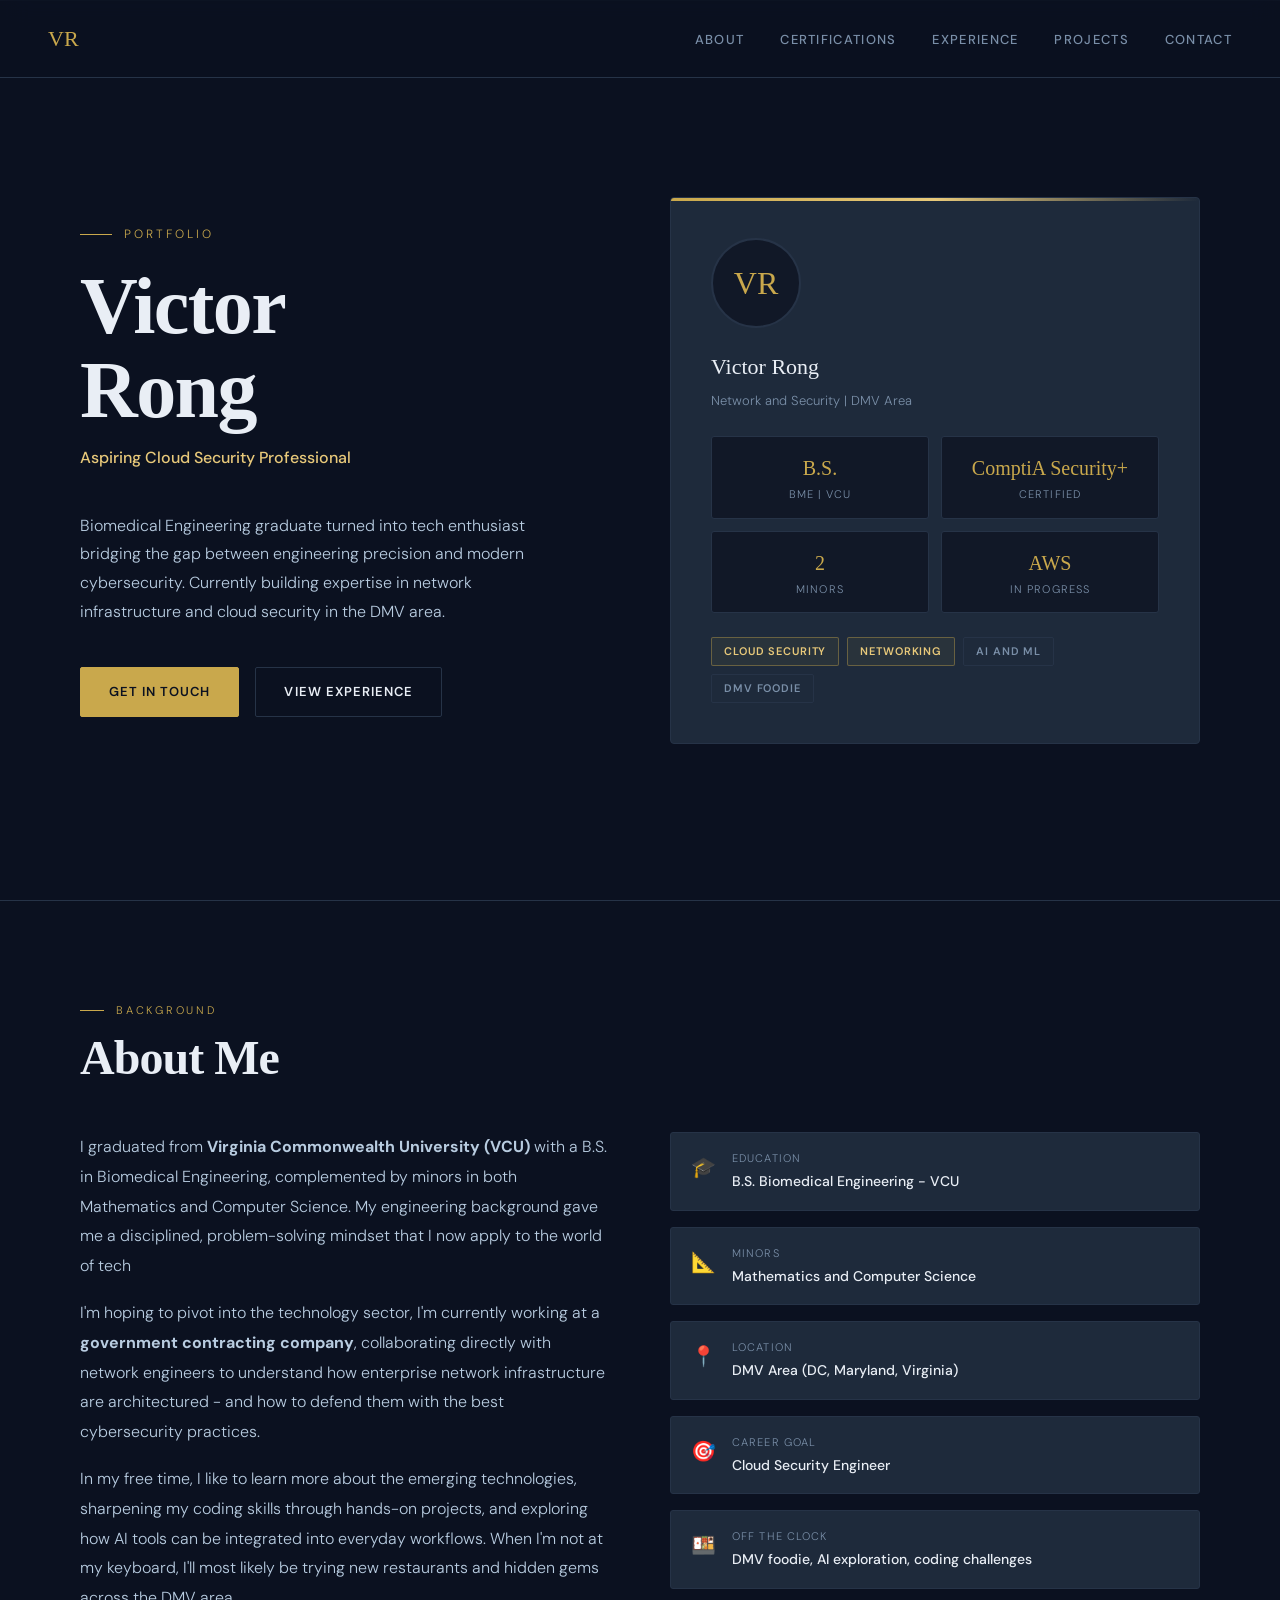
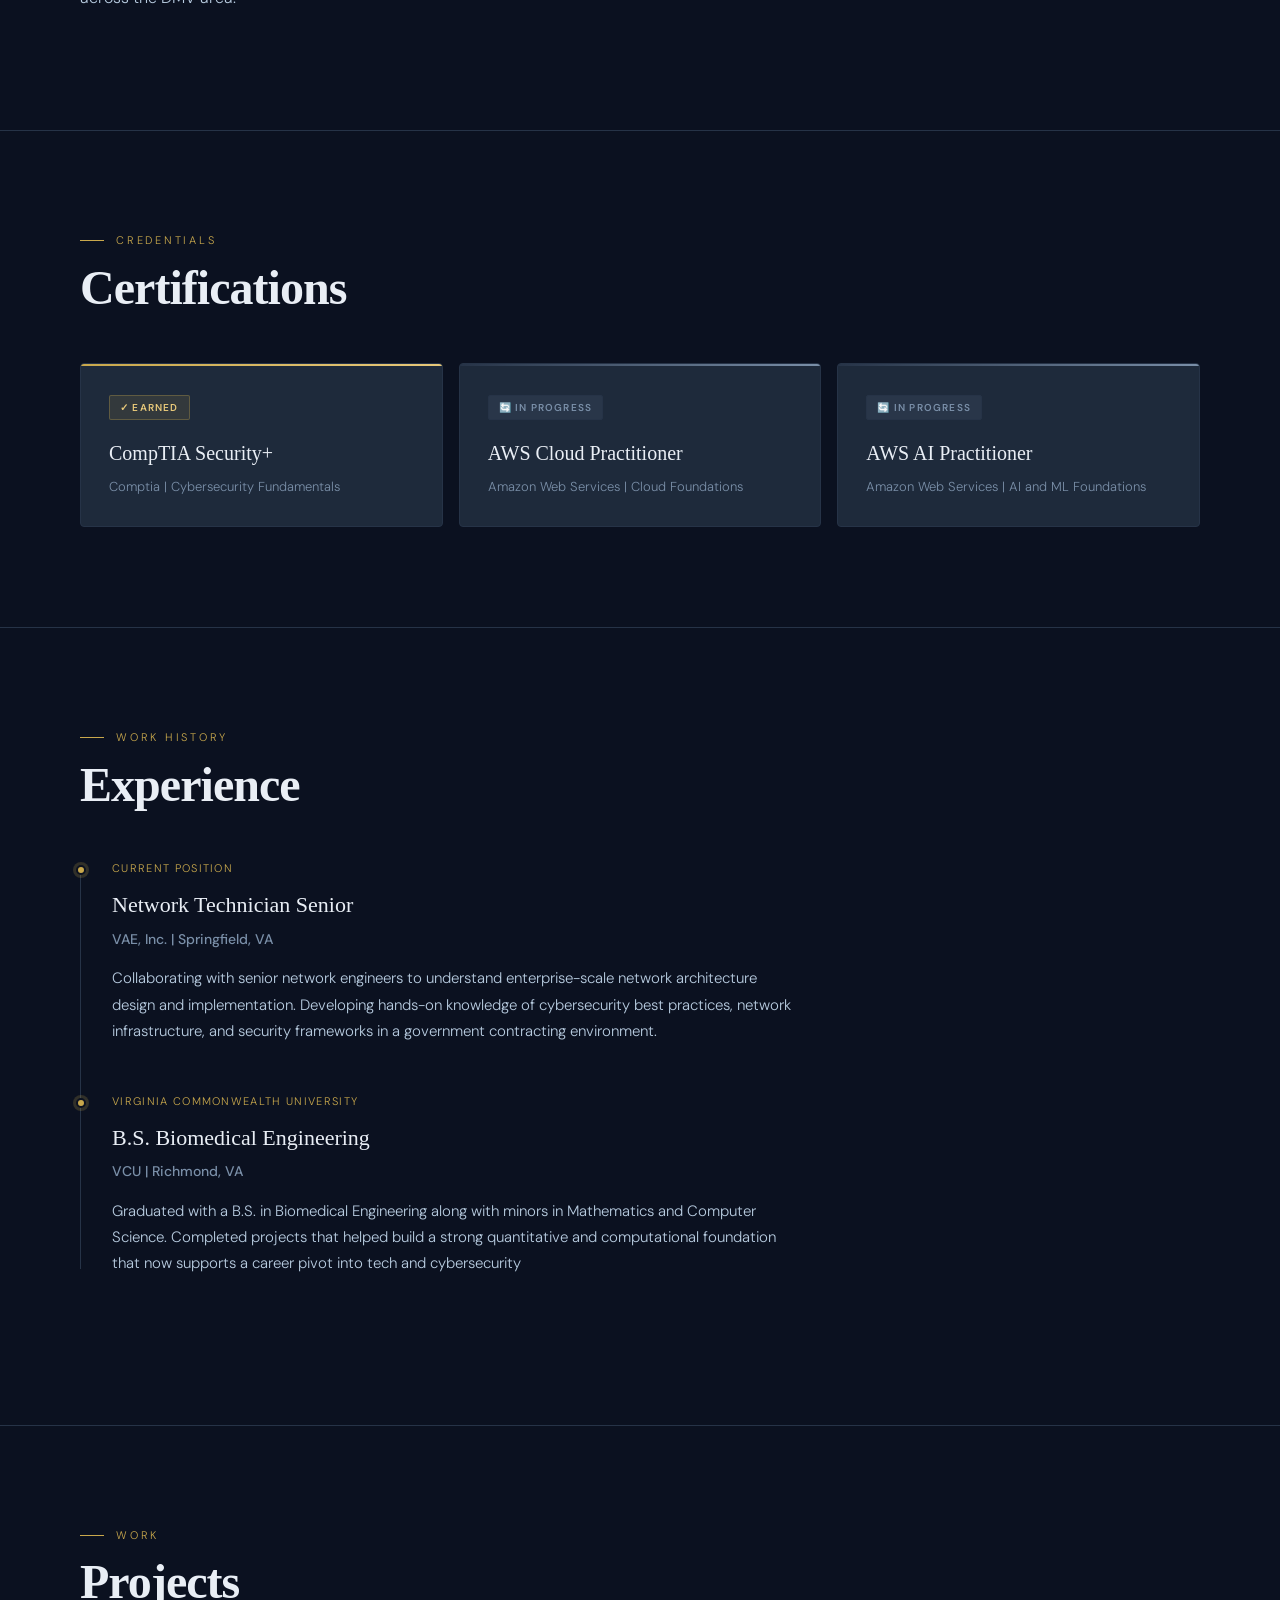
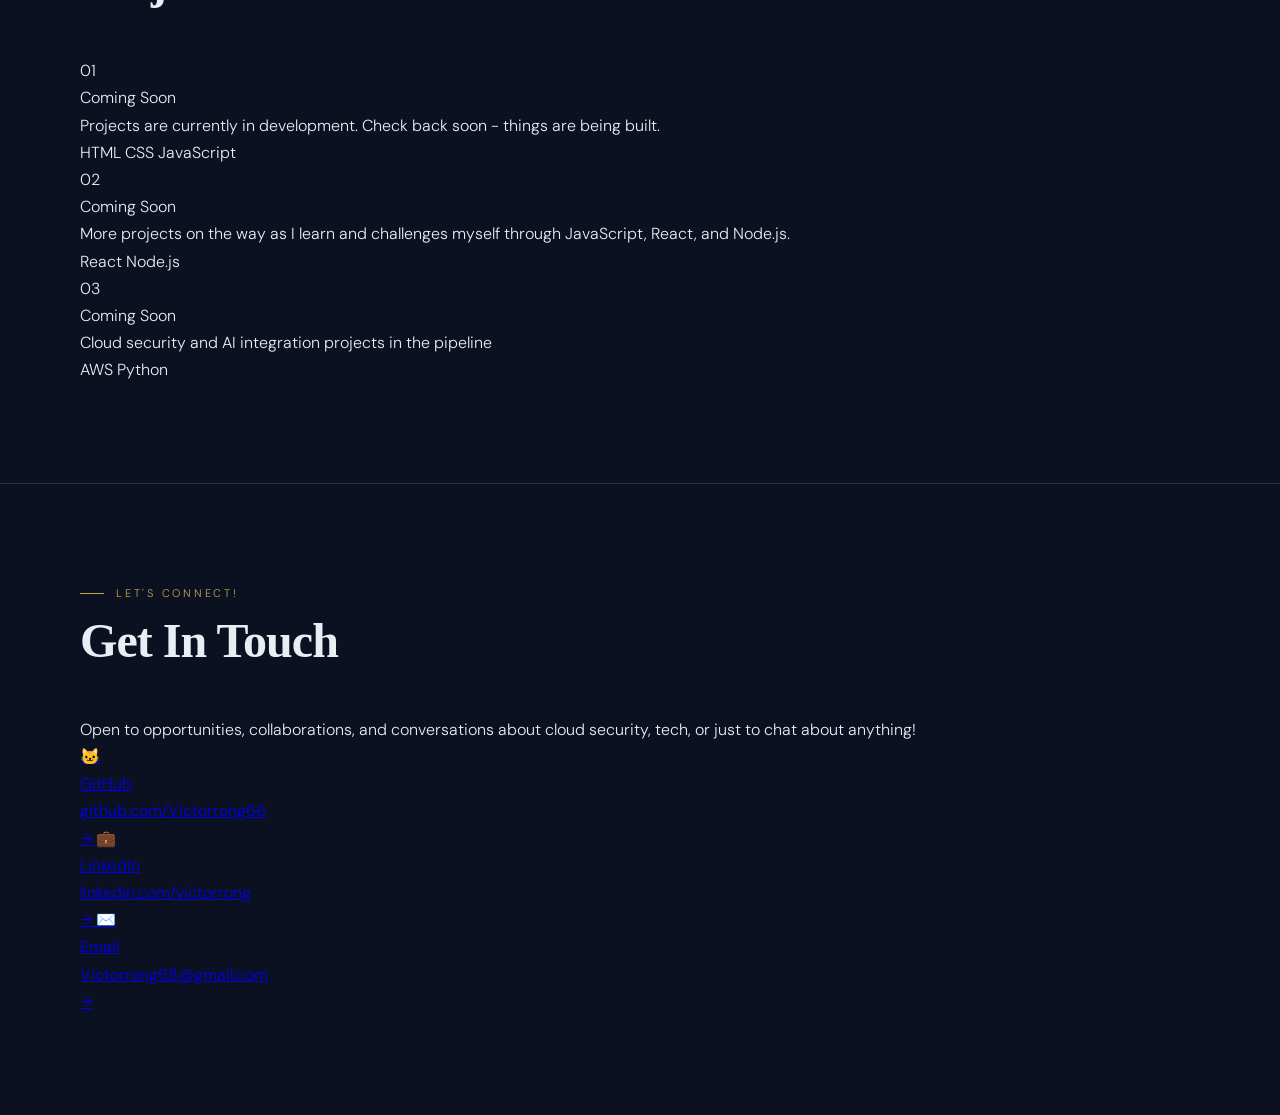
==== index.html @ ff8e3d2b "About and Experience Sections" ====
<!DOCTYPE html>
<html lang='en'>
<head>
    <meta charset="UTF-8">
    <meta name="viewport" content="width=device-width", initial-scale="1.0">
    <title>Victor Rong - Portfolio</title>
    <link rel="stylesheet" href="style.css">
    <link href="https://fonts.googleapis.com/css2?fmaily=DM+Serif+Display:ital@0;1&family=DM+Sans:wght@300;400;500;600&display=swap" rel="stylesheet">
</head>
<body>
    <!-- NAV -->
    <nav>
        <a class="nav-logo" href="#">VR</a>
        <ul class="nav-links">
            <li><a href="#about">About</a></li>
            <li><a href="#certifications">Certifications</a></li>
            <li><a href="#experience">Experience</a></li>
            <li><a href="#projects">Projects</a></li>
            <li><a href="#contact">Contact</a></li>
        </ul>
    </nav>

    <!-- HERO -->
    <section class="hero">
        
        <div class="hero-left">
            <div class="hero-eyebrow">Portfolio</div>
            <h1 class="hero-name">Victor<br>Rong</h1>
            <p class="hero-title">Aspiring Cloud Security Professional</p>
            <p class="hero-bio">Biomedical Engineering graduate turned into tech enthusiast bridging
                the gap between engineering precision and modern cybersecurity. Currently building
                expertise in network infrastructure and cloud security in the DMV area.
            </p>
            
            <div class="hero-action-buttons">
                <a href="#contact" class="btn btn-primary">Get In Touch</a>
                <a href="#experience" class="btn btn-outline">View Experience</a>
            </div>
        </div>

        <div class="profile-card">
            <div class="avatar">VR</div>
            <div class="profile-name">Victor Rong</div>
            <div class="profile-role">Network and Security | DMV Area</div>
            <div class="profile-stats">
                <div class="stat">
                    <span class="stat-value">B.S.</span>
                    <span class="stat-label">BME | VCU</span>
                </div>
                <div class="stat">
                    <span class="stat-value">ComptiA Security+</span>
                    <span class="stat-label">Certified</span>
                </div>
                <div class="stat">
                    <span class="stat-value">2</span>
                    <span class="stat-label">Minors</span>
                </div>
                <div class="stat">
                    <span class="stat-value">AWS</span>
                    <span class="stat-label">In Progress</span>
                </div>
            </div>
            <div class="profile-tags">
                <span class="tag tag-gold">Cloud Security</span>
                <span class="tag tag-gold">Networking</span>
                <span class="tag">AI and ML</span>
                <span class="tag">DMV Foodie</span>
            </div>
        </div>
    </section>
    
    <!-- ABOUT -->
    <section id="about">

        <div class="section-label">Background</div>
        <h2 class="section-title">About Me</h2>

        <div class="about-grid">
            <div class="about-text">
                <p>
                    I graduated from <strong>Virginia Commonwealth University (VCU)</strong>
                    with a B.S. in Biomedical Engineering, complemented by minors in both
                    Mathematics and Computer Science. My engineering background gave me 
                    a disciplined, problem-solving mindset that I now apply to the world
                    of tech
                </p>
                <p>
                    I'm hoping to pivot into the technology sector, I'm currently working at
                    a <strong>government contracting company</strong>, collaborating directly
                    with network engineers to understand how enterprise network infrastructure
                    are architectured - and how to defend them with the best cybersecurity
                    practices.
                </p>
                <p>
                    In my free time, I like to learn more about the emerging technologies, sharpening
                    my coding skills through hands-on projects, and exploring how AI tools can be
                    integrated into everyday workflows. When I'm not at my keyboard, I'll most likely
                    be trying new restaurants and hidden gems across the DMV area.
                </p>
            </div>

            <div class="about-aside">
                <div class="info-row">
                    <div class="info-icon">🎓</div>
                    <div>
                        <div class="info-label">Education</div>
                        <div class="info-value">B.S. Biomedical Engineering - VCU</div>
                    </div>
                </div>
                <div class="info-row">
                    <div class="info-icon">📐</div>
                    <div>
                        <div class="info-label">Minors</div>
                        <div class="info-value">Mathematics and Computer Science</div>
                    </div>
                </div>
                <div class="info-row">
                    <div class="info-icon">📍</div>
                    <div>
                        <div class="info-label">Location</div>
                        <div class="info-value">DMV Area (DC, Maryland, Virginia)</div>
                    </div>
                </div>
                <div class="info-row">
                    <div class="info-icon">🎯</div>
                    <div>
                        <div class="info-label">Career Goal</div>
                        <div class="info-value">Cloud Security Engineer</div>
                    </div>
                </div>
                <div class="info-row">
                    <div class="info-icon">🍱</div>
                    <div>
                        <div class="info-label">Off the Clock</div>
                        <div class="info-value">DMV foodie, AI exploration, coding challenges</div>
                    </div>
                </div>
            </div>
        </div>
    </section>

    <!-- CERTIFICATIONS -->
     <section id="certifications">

        <div class="section-label">Credentials</div>
        <h2 class="section-title">Certifications</h2>

        <div class="cert-grid">
            
            <div class="cert-card-earned">
                <span class="cert-status-earned">✓ Earned</span>
                <div class="cert-name">CompTIA Security+</div>
                <div class="cert-issuer">Comptia | Cybersecurity Fundamentals</div>
            </div>

            <div class="cert-card-in-progress">
                <span class="cert-status-in-progress">🔄 In Progress</span>
                <div class="cert-name"> AWS Cloud Practitioner</div>
                <div class="cert-issuer">Amazon Web Services | Cloud Foundations</div>
            </div>

            <div class="cert-card-in-progress">
                <span class="cert-status-in-progress">🔄 In Progress</span>
                <div class="cert-name">AWS AI Practitioner</div>
                <div class="cert-issuer">Amazon Web Services | AI and ML Foundations</div>
            </div>
        </div>
     </section>

    <!-- EXPERIENCE -->
    <section id="experience">
        <div class="section-label">Work History</div>
        <h2 class="section-title">Experience</h2>
        
        <div class="timeline">
            <div class="timeline-item">
                <div class="timeline-dot"></div>
                <div class="timeline-date">Current Position</div>
                <div class="timeline-role">Network Technician Senior</div>
                <div class="timeline-company">VAE, Inc. | Springfield, VA</div>
                <div class="timeline-description">
                    Collaborating with senior network engineers to understand enterprise-scale network
                    architecture design and implementation. Developing hands-on knowledge of cybersecurity
                    best practices, network infrastructure, and security frameworks in a government contracting
                    environment.
                </div>
            </div>

            <div class="timeline-item">
                <div class="timeline-dot"></div>
                <div class="timeline-date">Virginia Commonwealth University</div>
                <div class="timeline-role">B.S. Biomedical Engineering</div>
                <div class="timeline-company">VCU | Richmond, VA</div>
                <div class="timeline-description">
                    Graduated with a B.S. in Biomedical Engineering along with minors in Mathematics and Computer
                    Science. Completed projects that helped build a strong quantitative and computational foundation
                    that now supports a career pivot into tech and cybersecurity
                </div>
            </div>
        </div>
    </section>

    <!-- PROJECTS -->
     <section id="projects">
        <div class="section-label">Work</div>
        <h2 class="section-title">Projects</h2>

        <div class="projects-grid">
            <div class="project-card-placeholder">
                <div class="project-number">01</div>
                <div class="project-name">Coming Soon</div>
                <div class="project-description">
                    Projects are currently in development.
                    Check back soon - things are being built.
                </div>
                <div class="project-stack">
                    <span class="stack-tag">HTML</span>
                    <span class="stack-tag">CSS</span>
                    <span class="stack-tag">JavaScript</span>
                </div>
            </div>

            <div class="project-card-placeholder">
                <div class="project-number">02</div>
                <div class="project-name">Coming Soon</div>
                <div class="project-description">
                    More projects on the way as I learn and challenges
                    myself through JavaScript, React, and Node.js.
                </div>
                <div class="project-stack">
                    <span class="stack-tag">React</span>
                    <span class="stack-tag">Node.js</span>
                </div>
            </div>

            <div class="project-card-placeholder">
                <div class="project-number">03</div>
                <div class="project-name">Coming Soon</div>
                <div class="project-description">
                    Cloud security and AI integration projects in the
                    pipeline
                </div>
                <div class="project-stack">
                    <span class="stack-tag">AWS</span>
                    <span class="stack-tag">Python</span>
                </div>
            </div>
        </div>
     </section>

    <!-- CONTACT -->
     <section id="contact">
        <div class="section-label">Let's Connect!</div>
        <h2 class="section-title">Get In Touch</h2>
        <p class="contact-introduction">
            Open to opportunities, collaborations, and conversations
            about cloud security, tech, or just to chat about anything!
        </p>

        <div class="social-media">

            <a href="https://github.com/Victorrong66" target="_blank" class="contact-link">
                <span class="contact-icon">🐱</span>
                <div>
                    <div class="contact-types">GitHub</div>
                    <div class="contact-value">github.com/Victorrong66</div>
                </div>
                <span class="contact-arrow">→</span>
            </a>

            <a href="https://www.linkedin.com/in/victorrong" target="_blank" class="contact-link">
                <span class="contact-icon">💼</span>
                <div>
                    <div class="contact-types">LinkedIn</div>
                    <div class="contact-value">linkedin.com/victorrong</div>
                </div>
                <span class="contact-arrow">→</span>
            </a>

            <a href="mailto:Victorrong68@gmail.com" target="_blank" class="contact-link">
                <span class="contact-icon">✉️</span>
                <div>
                    <div class="contact-types">Email</div>
                    <div class="contact-value">Victorrong68@gmail.com</div>
                </div>
                <span class="contact-arrow">→</span>
            </a>
        </div>
     </section>
    <!--FOOTER -->
</body>
</html>
---- style.css ----
/* Variable */
:root {
    --navy: #0b1120;
    --navy2: #111827;
    --slate: #1e2a3b;
    --border: #263347;
    --gold: #c9a84c;
    --gold2: #e8c97a;
    --text: #e9eef5;
    --muted: #7a8fa8;
    --light: #b8cce0;
}

*, *::before, *::after {
    box-sizing: border-box;
    margin: 0;
    padding: 0;
}

/* Base */
html {
    scroll-behavior: smooth;
}

body {
    background: var(--navy);
    color: var(--text);
    font-family: 'DM Sans', sans-serif;
    font-weight: 300;
    line-height: 1.7;
    overflow-x: hidden;
}

/* Nav */
nav {
    position: fixed;
    top: 0;
    left: 0;
    right: 0;
    z-index: 100;
    display: flex;
    align-items: center;
    justify-content: space-between;
    padding: 20px 48px;
    background: rgba(11, 17, 32, 0.85);
    backdrop-filter: blur(14px);
    border-bottom: 1px solid var(--border);
}

.nav-logo {
    font-family: 'DM Serif Display', serif;
    font-size: 22px;
    color: var(--gold);
    text-decoration: none;
}

.nav-links {
    display: flex;
    gap: 36px;
    list-style: none;
}

.nav-links a {
    text-decoration: none;
    color: var(--muted);
    font-size: 13px;
    font-weight: 500;
    letter-spacing: 0.1em;
    text-transform: uppercase;
    transition: color 0.2s;
}

.nav-links a:hover {
    color: var(--gold2);
}

/* Hero */
.hero {
    min-height: 100vh;
    display: grid;
    grid-template-columns: 1fr 1fr;
    align-items: center;
    padding: 120px 80px 80px;
    gap: 60px;
}

.hero-eyebrow {
    font-size: 12px;
    letter-spacing: 0.25em;
    text-transform: uppercase;
    color: var(--gold);
    margin-bottom: 20px;
    display: flex;
    align-items: center;
    gap: 12px;
}

.hero-eyebrow::before {
    content: '';
    display: inline-block;
    width: 32px;
    height: 1px;
    background: var(--gold);
}

.hero-name {
    font-family: 'DM Serif Display', serif;
    font-size: 80px;
    line-height: 1.05;
    letter-spacing: -0.02em;
    margin-bottom: 12px;
}

.hero-title {
    font-size: 16px;
    color: var(--gold2);
    font-weight: 500;
    margin-bottom: 40px;
}

.hero-bio {
    font-size: 16px;
    color: var(--light);
    line-height: 1.8;
    max-width: 480px;
    margin-bottom: 40px;
}

.hero-action-buttons {
    display: flex;
    gap: 16px;
}

.btn {
    display: inline-flex;
    align-items: center;
    padding: 13px 28px;
    border-radius: 2px;
    font-size: 13px;
    font-weight: 600;
    letter-spacing: 0.08em;
    text-transform: uppercase;
    text-decoration: none;
    transition: all 0.2s;
}

.btn-primary {
    background: var(--gold);
    color: var(--navy);
    border: 1px solid var(--gold);
}

.btn-primary:hover {
    background: var(--gold2);
    color: var(--text);
    border: 1px solid var(--border);
}

.btn-outline {
    background: transparent;
    color: var(--text);
    border: 1px solid var(--border);
}

.btn-outline:hover {
    border-color: var(--gold);
    color: var(--gold);
}

/* Profile Card */
.profile-card {
    background: var(--slate);
    border: 1px solid var(--border);
    border-radius: 4px;
    padding: 40px;
    position: relative;
    overflow: hidden;
}

.profile-card::before {
    content: '';
    position: absolute;
    top: 0;
    left: 0;
    right: 0;
    height: 3px;
    background: linear-gradient(90deg, var(--gold), var(--gold2), transparent);
}

.avatar {
    width: 90px;
    height: 90px;
    border-radius: 50%;
    background: var(--navy2);
    border: 2px solid var(--border);
    display: flex;
    align-items: center;
    justify-content: center;
    font-family: 'DM Serif Display', serif;
    font-size: 32px;
    color: var(--gold);
    margin-bottom: 20px;
}

.profile-name {
    font-family: 'DM Serif Display', serif;
    font-size: 22px;
    margin-bottom: 4px;
}

.profile-role {
    font-size: 13px;
    color: var(--muted);
    margin-bottom: 24px;
}

.profile-stats {
    display: grid;
    grid-template-columns: 1fr 1fr;
    gap: 12px;
    margin-bottom: 24px;
}

.stat {
    background: var(--navy2);
    border: 1px solid var(--border);
    border-radius: 3px;
    padding: 14px;
    text-align: center;
    display: flex;
    flex-direction: column;
}

.stat-value {
    font-family: 'DM Serif Display', serif;
    font-size: 20px;
    color: var(--gold);
}

.stat-label {
    font-size: 11px;
    color: var(--muted);
    text-transform: uppercase;
    letter-spacing: 0.1em;
}

.profile-tags {
    display: flex;
    flex-wrap: wrap;
    gap: 8px;
}

.tag {
    font-size: 11px;
    font-weight: 600;
    letter-spacing: 0.08em;
    text-transform: uppercase;
    padding: 4px 12px;
    border-radius: 2px;
    border: 1px solid var(--border);
    color: var(--muted);
}

.tag-gold {
    border-color: rgba(201, 168, 76, 0.4);
    color: var(--gold2);
    background: rgba(201, 168, 76, 0.07);
}

/* About */
section {
    padding: 100px 80px;
    border-top: 1px solid var(--border);
}

.section-label {
    text-transform: uppercase;
    letter-spacing: 0.25em;
    display: flex;
    align-items: center;
    gap: 12px;
    margin-bottom: 12px;
    font-size: 11px;
    color: var(--gold);
}

.section-label::before {
    content: '';
    width: 24px;
    height: 1px;
    background: var(--gold);
    display: inline-block;
}

.section-title {
    font-family: 'DM Serif Display', serif;
    line-height: 1.1;
    letter-spacing: -0.02em;
    margin-bottom: 48px;
    font-size: 48px;
}

.about-grid {
    display: grid;
    grid-template-columns: 1fr 1fr;
    gap: 60px;
    align-items: start;
}

.about-text p {
    font-size: 16px;
    color: var(--light);
    line-height: 1.85;
    margin-bottom: 18px;
}

.about-aside {
    display: flex;
    flex-direction: column;
    gap: 16px;
}

.info-row {
    display: flex;
    gap: 16px;
    align-items: flex-start;
    background-color: var(--slate);
    border: 1px solid var(--border);
    border-radius: 3px;
    padding: 16px 20px;
    transition: border-color 0.2s;
}

.info-row:hover{
    border-color:rgba(201, 168, 76, 0.3)
}

.info-icon {
    font-size: 20px;
    flex-shrink: 0;
    margin-top: 1px;
}

.info-label {
    font-size: 11px;
    letter-spacing: 0.1em;
    text-transform: uppercase;
    color: var(--muted);
    margin-bottom: 2px;
}

.info-value {
    font-size: 14px;
    color: var(--text);
    font-weight: 500;
}

/* Certification */

.cert-grid {
    display: grid;
    grid-template-columns: repeat(3, 1fr);
    gap: 16px;
}

.cert-card-earned, .cert-card-in-progress {
    background: var(--slate);
    border: 1px solid var(--border);
    border-radius: 4px;
    padding: 28px;
    position: relative;
    overflow: hidden;
    transition: border-color 0.2s, transform 0.2s;
}

.cert-card-earned:hover, .cert-card-in-progress:hover {
    border-color: rgba(201, 168, 76, 0.4);
    transform: translateY(-3px);
}

.cert-card-earned::before {
    content: " ";
    position: absolute;
    top: 0;
    left: 0;
    right: 0;
    height: 2px;
    background: linear-gradient(90deg, var(--gold), var(--gold2));
}

.cert-card-in-progress::before {
    content: " ";
    position: absolute;
    top: 0;
    left: 0;
    right: 0;
    height: 2px;
    background: linear-gradient(90deg, var(--border), var(--muted));
}

.cert-status-earned {
    font-size: 10px;
    font-weight: 600;
    letter-spacing: 0.12em;
    text-transform: uppercase;
    padding: 3px 10px;
    border-radius: 2px;
    display: inline-block;
    margin-bottom: 16px;
    background-color: rgba(201, 168, 76, 0.12);
    color: var(--gold2);
    border: 1px solid rgba(201, 168, 76, 0.3);
}

.cert-status-in-progress {
    font-size: 10px;
    font-weight: 600;
    letter-spacing: 0.12em;
    text-transform: uppercase;
    padding: 3px 10px;
    border-radius: 2px;
    display: inline-block;
    margin-bottom: 16px;
    background: rgba(122, 143, 168, 0.12);
    color: var(--muted);
    border: 1px solid var(--border);
}

.cert-name {
    font-family: 'DM Serif Display', serif;
    font-size: 20px;
    margin-bottom: 6px;
}

.cert-issuer {
    font-size: 13px;
    color: var(--muted);
}

/* Experience */

.timeline {
    max-width: 720px;
    position: relative;
    padding-left: 32px;
}

.timeline::before {
    content: " ";
    position: absolute;
    left: 0;
    top: 8px;
    bottom: 8px;
    width: 1px;
    background: var(--border);
}

.timeline-item {
    position: relative;
    margin-bottom: 48px;
}

.timeline-dot {
    position: absolute;
    left: -36px;
    top: 6px;
    width: 10px;
    height: 10px;
    border-radius: 50%;
    background-color: var(--gold);
    border: 2px solid var(--navy);
    box-shadow: 0 0 0 3px rgba(201, 168, 76, 0.2);
}

.timeline-date {
    font-size: 11px;
    letter-spacing: 0.12em;
    text-transform: uppercase;
    color: var(--gold);
    margin-bottom: 8px;
}

.timeline-role {
    font-family: 'DM Serif Display', serif;
    font-size: 22px;
    margin-bottom: 4px;
}

.timeline-company {
    font-size: 14px;
    color: var(--muted);
    font-weight: 500;
    margin-bottom: 14px;
}

.timeline-description {
    font-size: 15px;
    color: var(--light);
    line-height: 1.75;
}
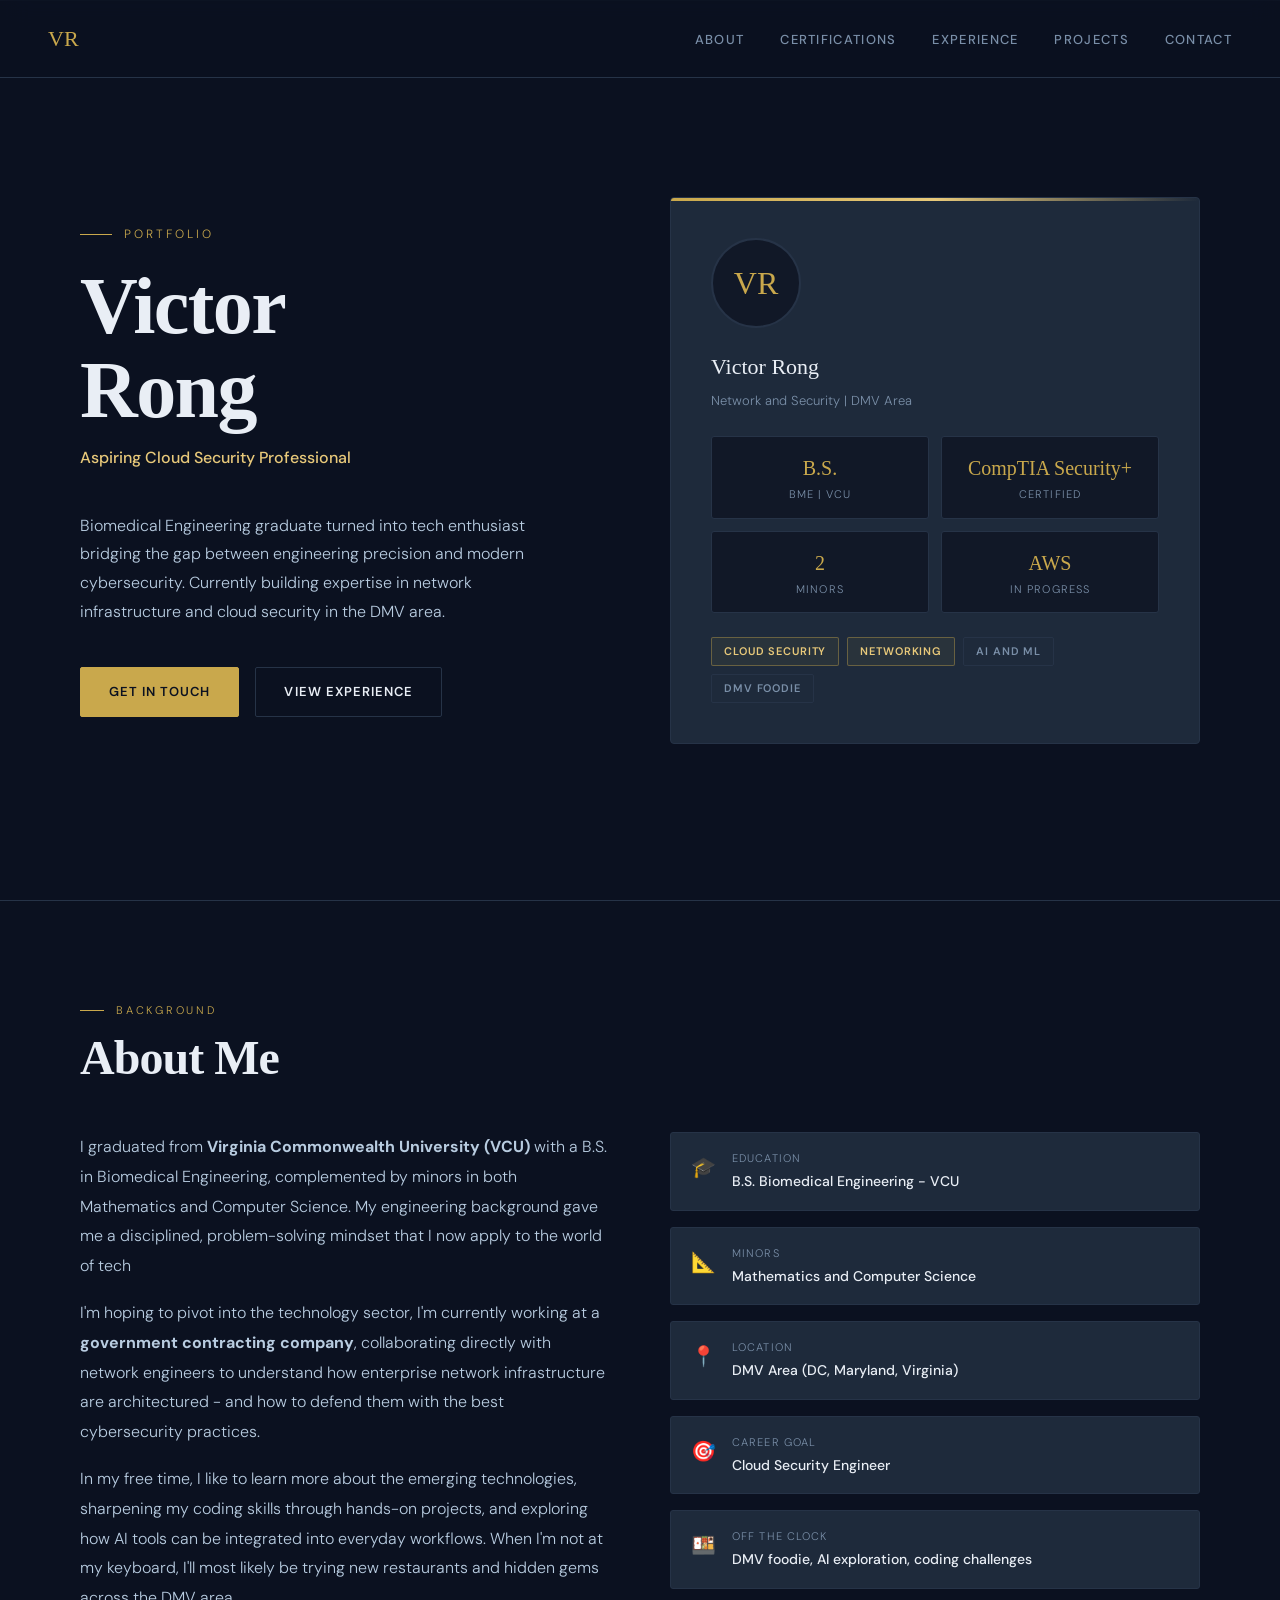
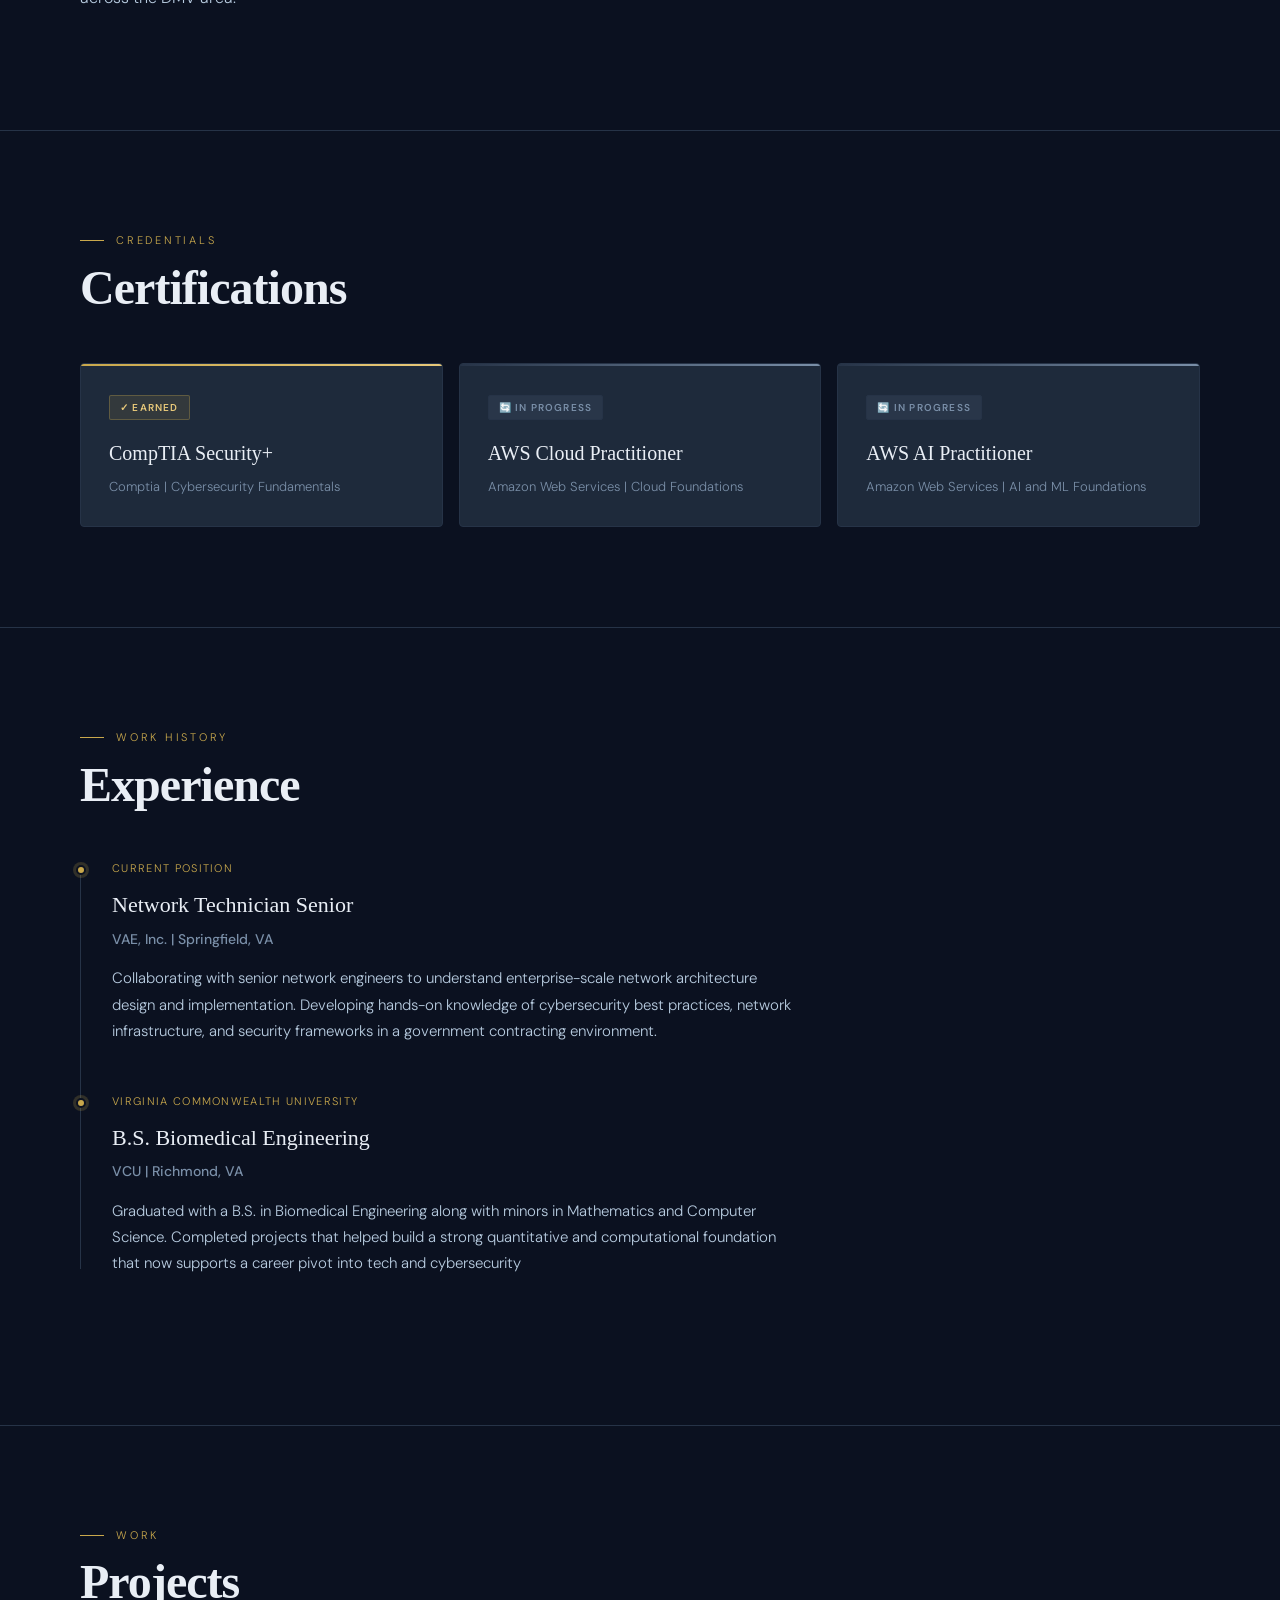
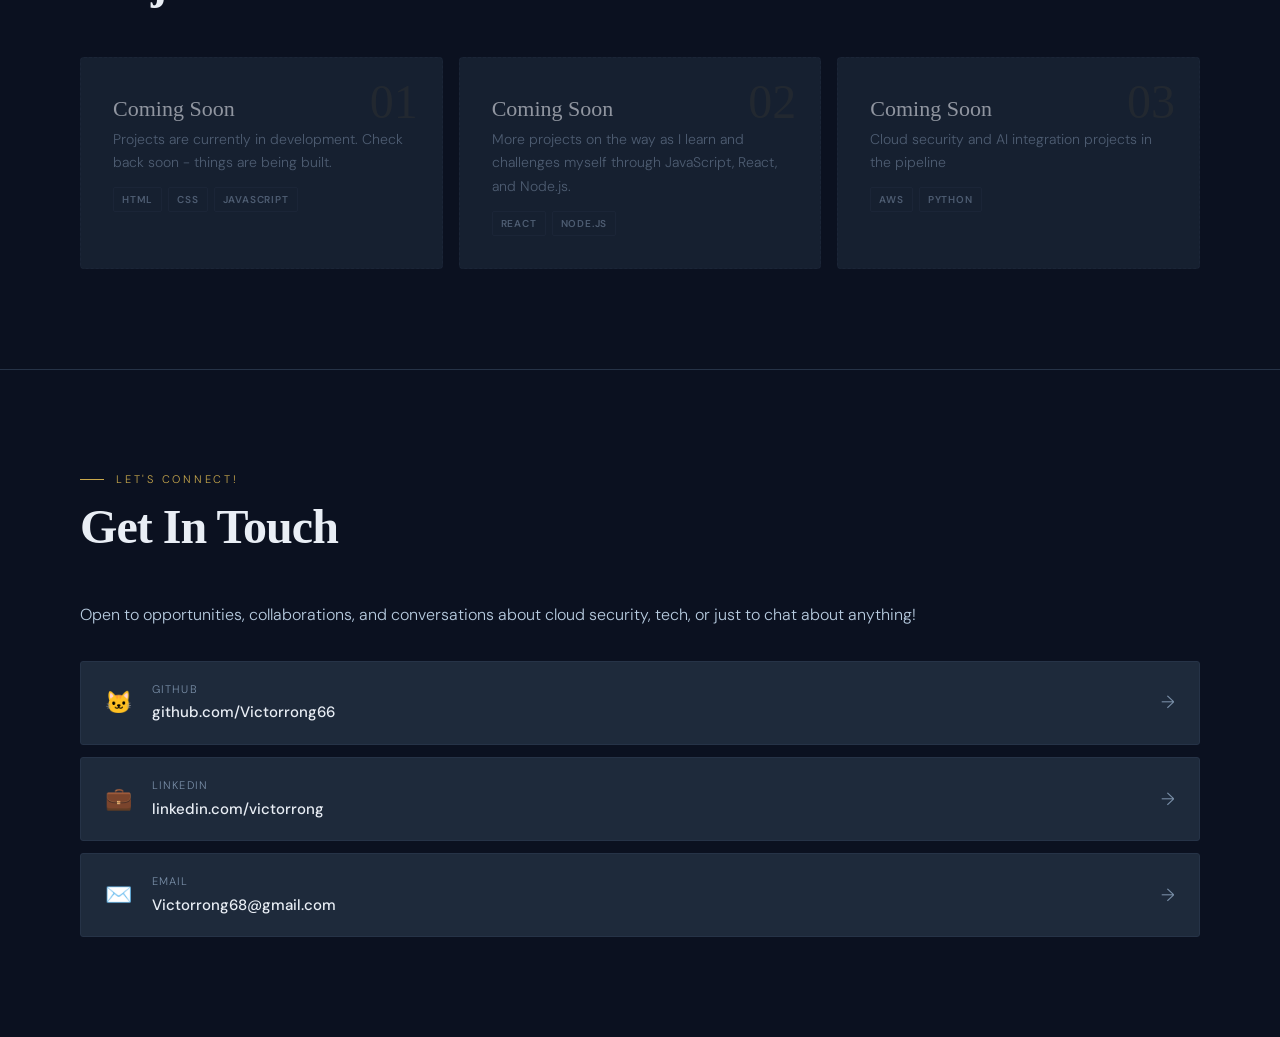
==== commit f78e59e7: "Typo" ====
--- a/index.html
+++ b/index.html
@@ -48,7 +48,7 @@
                     <span class="stat-label">BME | VCU</span>
                 </div>
                 <div class="stat">
-                    <span class="stat-value">ComptiA Security+</span>
+                    <span class="stat-value">CompTIA Security+</span>
                     <span class="stat-label">Certified</span>
                 </div>
                 <div class="stat">
--- a/style.css
+++ b/style.css
@@ -497,4 +497,178 @@
     font-size: 15px;
     color: var(--light);
     line-height: 1.75;
+}
+
+/* Projects */
+
+.projects-grid {
+    display: grid;
+    grid-template-columns: repeat(3, 1fr);
+    gap: 16px;
+}
+
+.project-card-placeholder {
+    background: var(--slate);
+    border: 1px dashed var(--border);
+    border-radius: 4px;
+    padding: 32px;
+    position: relative;
+    overflow: hidden;
+    opacity: 0.6;
+    transition: border-color 0.2s, transform 0.2s;
+}
+
+.project-card-placeholder:hover {
+    border-color: rgba(201, 168, 76, 0.3);
+    transform: translateY(-3px);
+}
+
+.project-number {
+    font-family: 'DM Serif Display', serif;
+    font-size: 48px;
+    color: rgba(201, 168, 76, 0.12);
+    line-height: 1;
+    position: absolute;
+    top: 20px;
+    right: 24px;
+}
+
+.project-name {
+    font-family: 'DM Serif Display', serif;
+    font-size: 22px;
+}
+
+.project-description {
+    font-size: 14px;
+    color: var(--muted);
+    line-height: 1.7;
+}
+
+.project-stack {
+    display: flex;
+    flex-wrap: wrap;
+    gap: 6px;
+    margin-top: 12px;
+}
+
+.stack-tag {
+    font-size: 10px;
+    font-weight: 600;
+    letter-spacing: 0.08em;
+    text-transform: uppercase;
+    color: var(--muted);
+    border: 1px solid var(--border);
+    padding: 3px 8px;
+    border-radius: 2px;
+}
+
+/* Contacts */
+
+.contact-introduction {
+    font-size: 16px;
+    color: var(--light);
+    margin-bottom: 32px;
+}
+
+.social-media {
+    display: flex;
+    flex-direction: column;
+    gap: 12px;
+}
+
+.contact-link {
+    display: flex;
+    gap: 20px;
+    align-items: center;
+    background: var(--slate);
+    border: 1px solid var(--border);
+    border-radius: 3px;
+    padding: 18px 24px;
+    text-decoration: none;
+    transition: border-color 0.2s, background 0.2s;
+}
+
+.contact-link:hover {
+    border-color: var(--gold);
+    background: rgba(201, 168, 76, 0.04);
+}
+
+.contact-icon {
+    font-size: 22px;
+    flex-shrink: 0;
+}
+
+.contact-types {
+    font-size: 11px;
+    letter-spacing: 0.1em;
+    text-transform: uppercase;
+    color: var(--muted);
+    margin-bottom: 2px;
+}
+
+.contact-value {
+    font-size: 15px;
+    color: var(--text);
+    font-weight: 500;
+}
+
+.contact-arrow {
+    margin-left: auto;
+    color: var(--muted);
+    font-size: 18px;
+    transition: transform 0.2s, color 0.2s;
+}
+
+.contact-link:hover .contact-arrow{
+    transform: translateX(4px);
+    color: var(--gold);
+}
+
+/* Footer */
+
+footer {
+    padding: 32px 80px;
+    border-top: 1px solid var(--border);
+    display: flex;
+    align-items: center;
+    justify-content: space-between;
+}
+
+.footer-logo {
+    font-family: 'DM Serif Display', serif;
+    color: var(--gold);
+    font-size: 18px;
+}
+
+.footer-copy {
+    font-size: 13px;
+    color: var(--muted);
+}
+
+/* Mobile Devices CSS Responsiveness */
+
+@media (max-width: 768px) {
+    .hero {
+        grid-template-columns: 1fr;
+    }
+
+    .nav-links {
+        display: none;
+    }
+
+    .about-grid {
+        grid-template-columns: 1fr;
+    }
+
+    .cert-grid {
+        grid-template-columns: 1fr;
+    }
+
+    .projects-grid {
+        grid-template-columns: 1fr;
+    }
+
+    section {
+        padding: 60px 24px;
+    }
 }
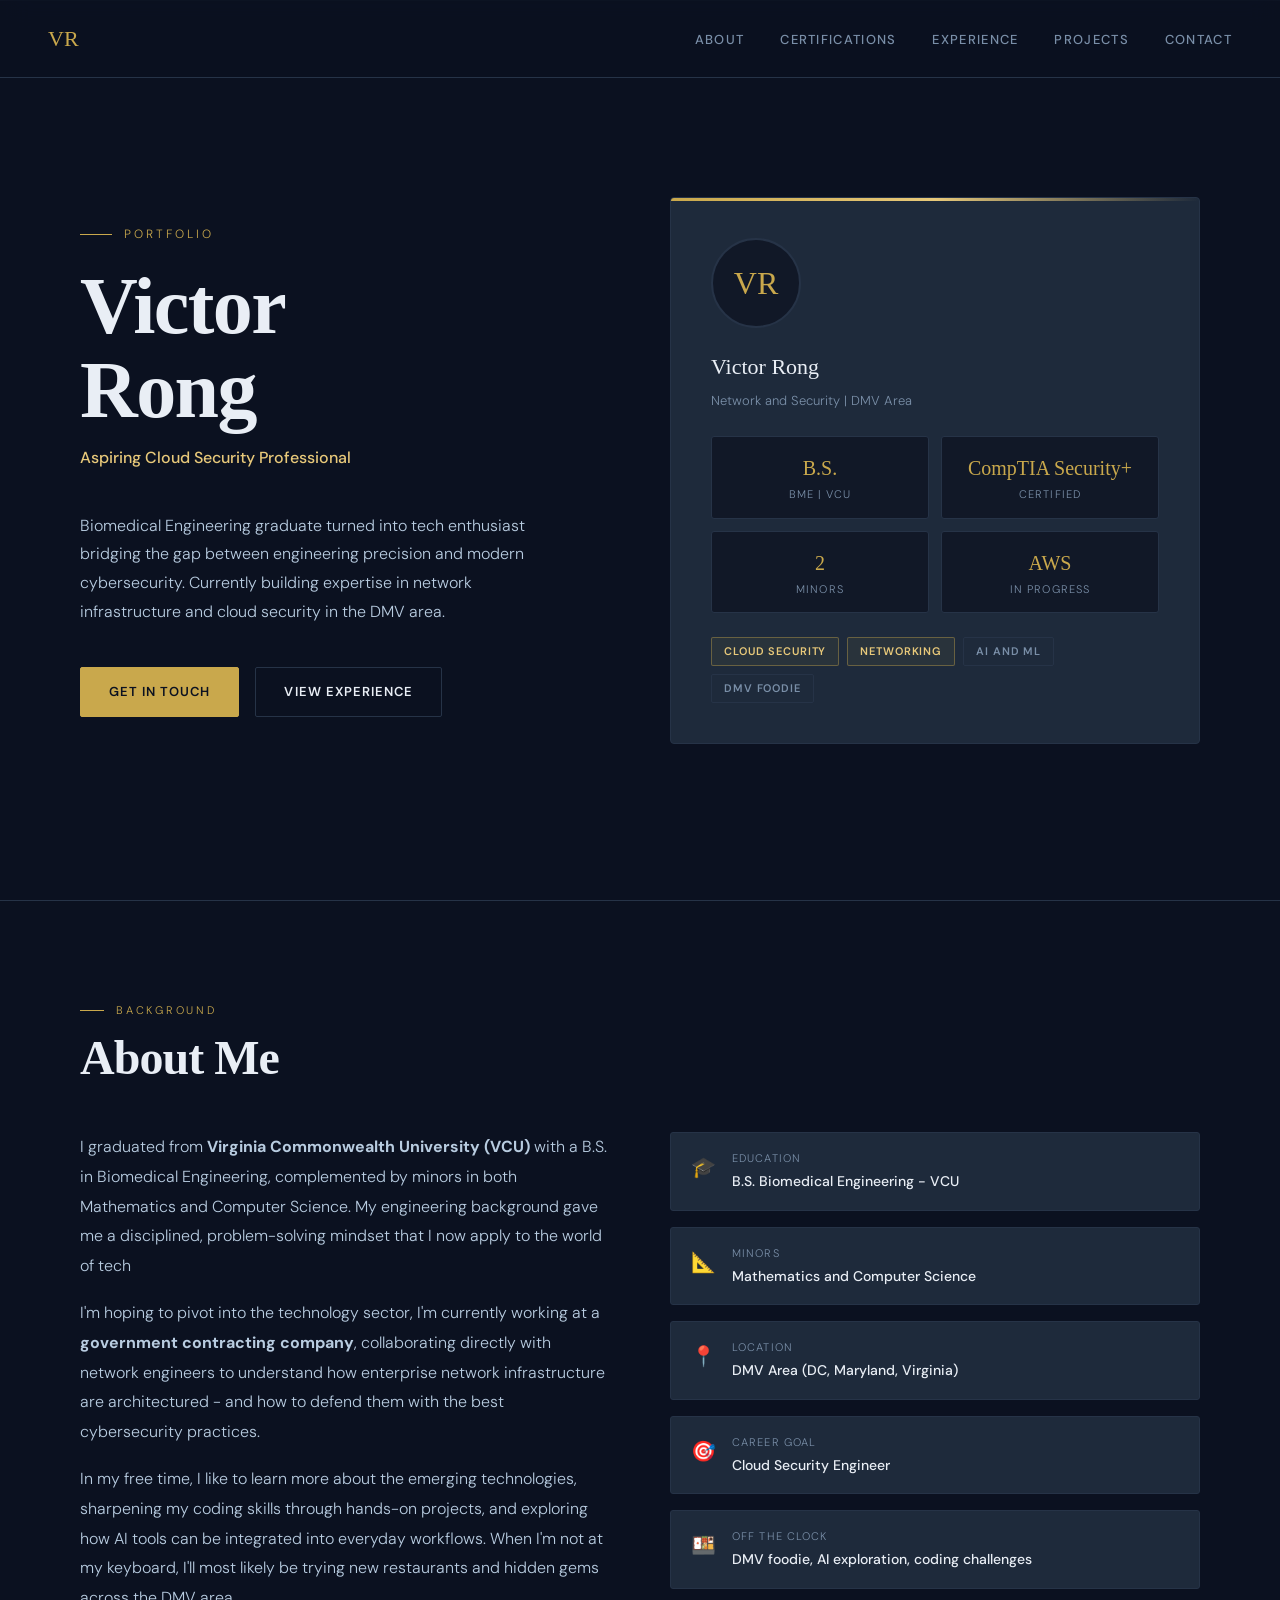
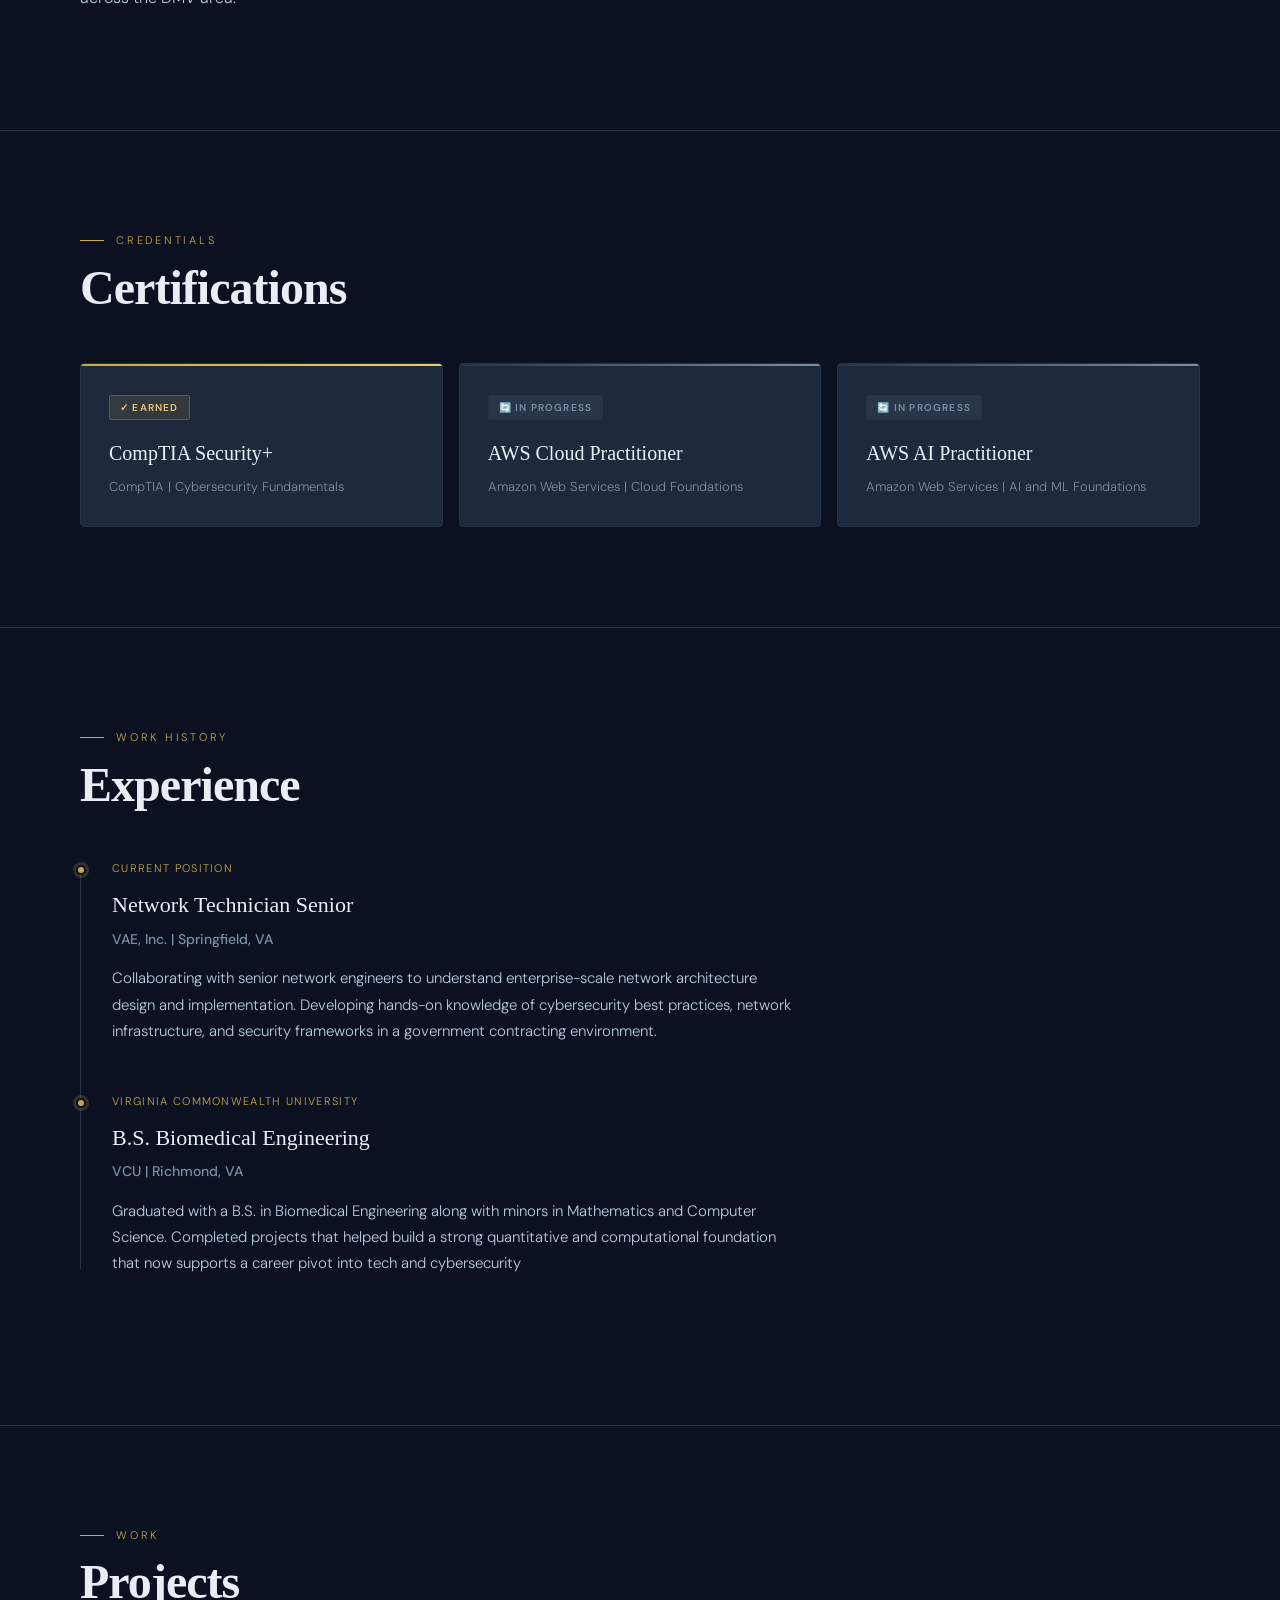
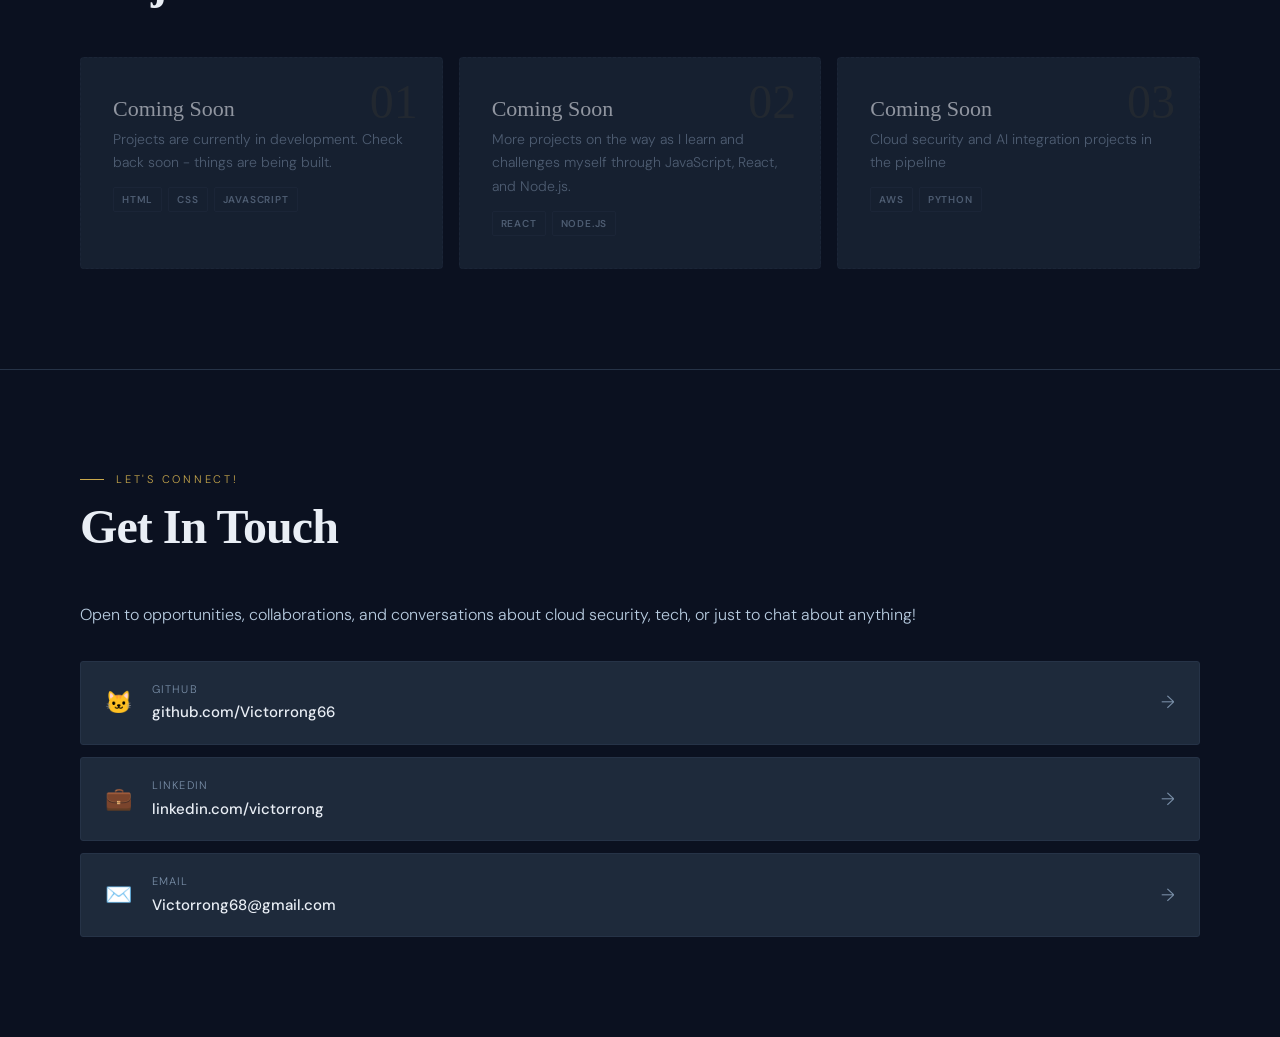
==== commit 7ba53a3f: "Typo fix" ====
--- a/index.html
+++ b/index.html
@@ -150,7 +150,7 @@
             <div class="cert-card-earned">
                 <span class="cert-status-earned">✓ Earned</span>
                 <div class="cert-name">CompTIA Security+</div>
-                <div class="cert-issuer">Comptia | Cybersecurity Fundamentals</div>
+                <div class="cert-issuer">CompTIA | Cybersecurity Fundamentals</div>
             </div>
 
             <div class="cert-card-in-progress">
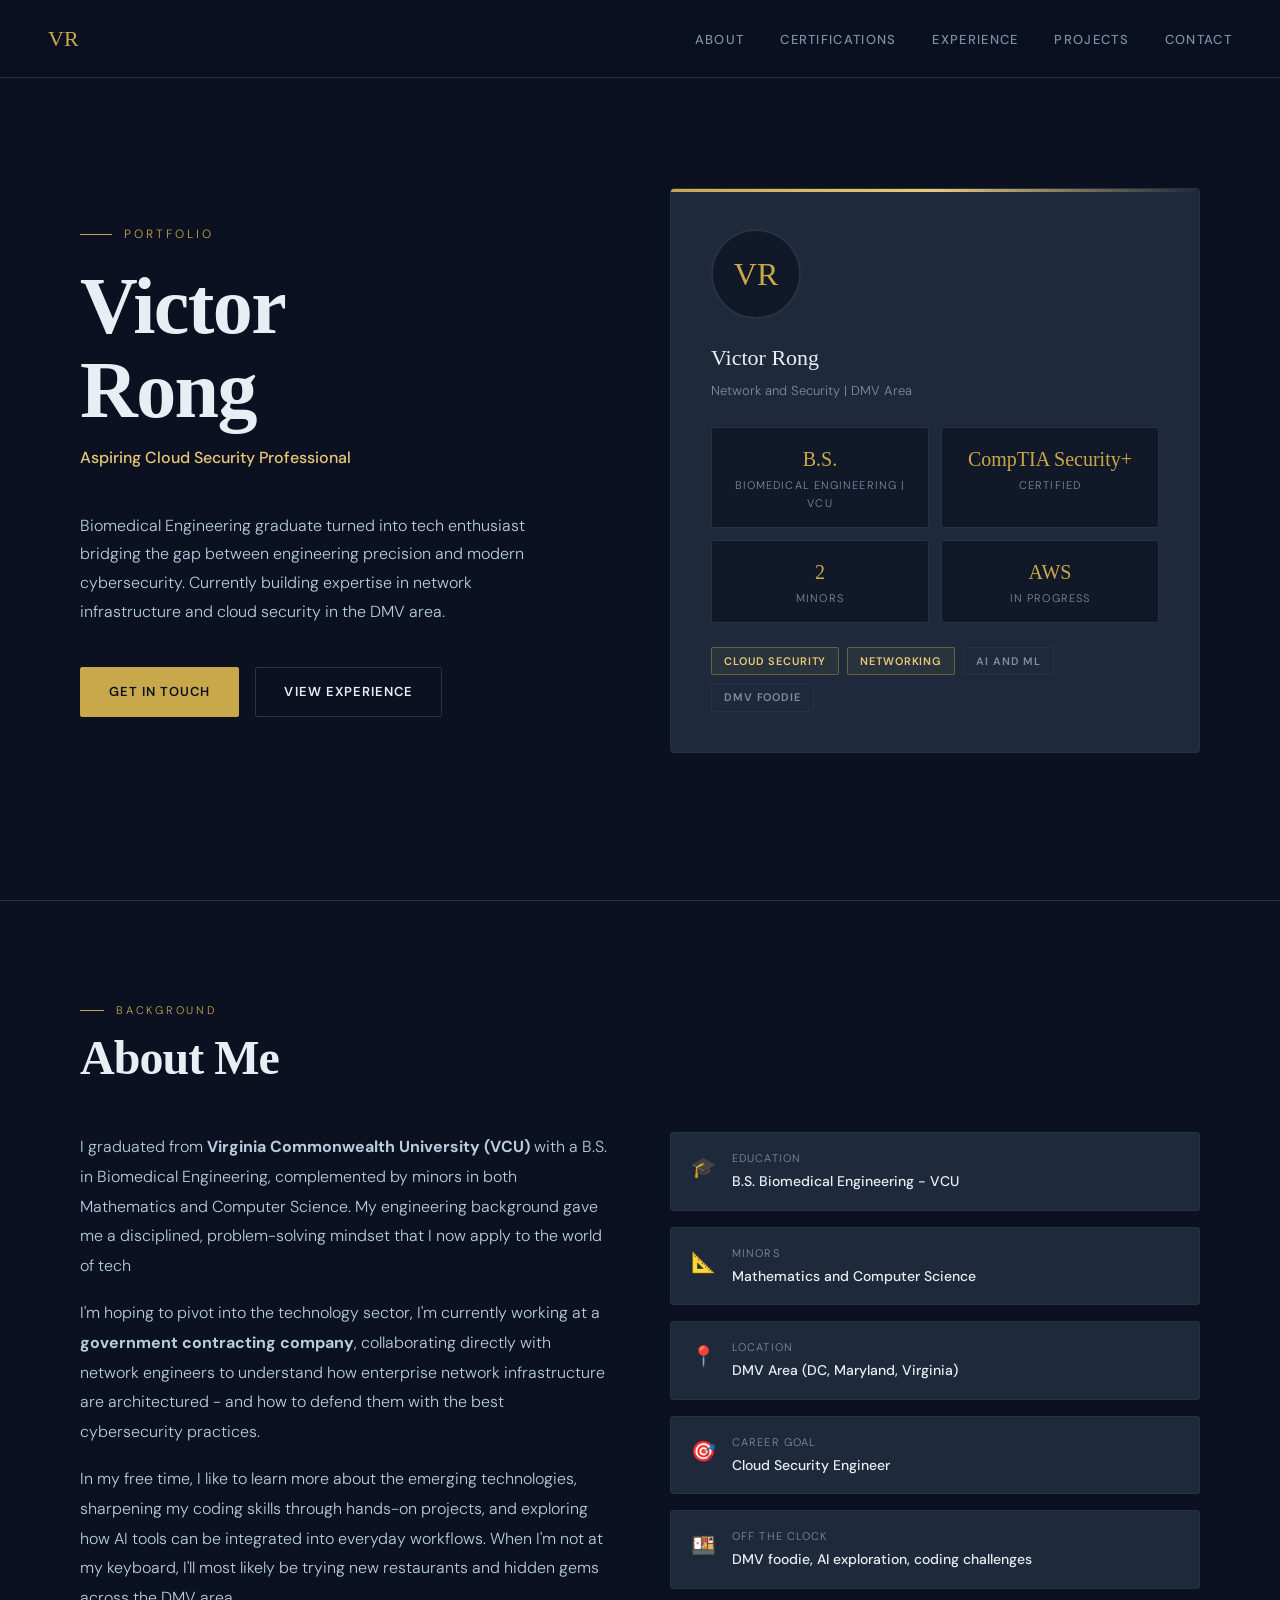
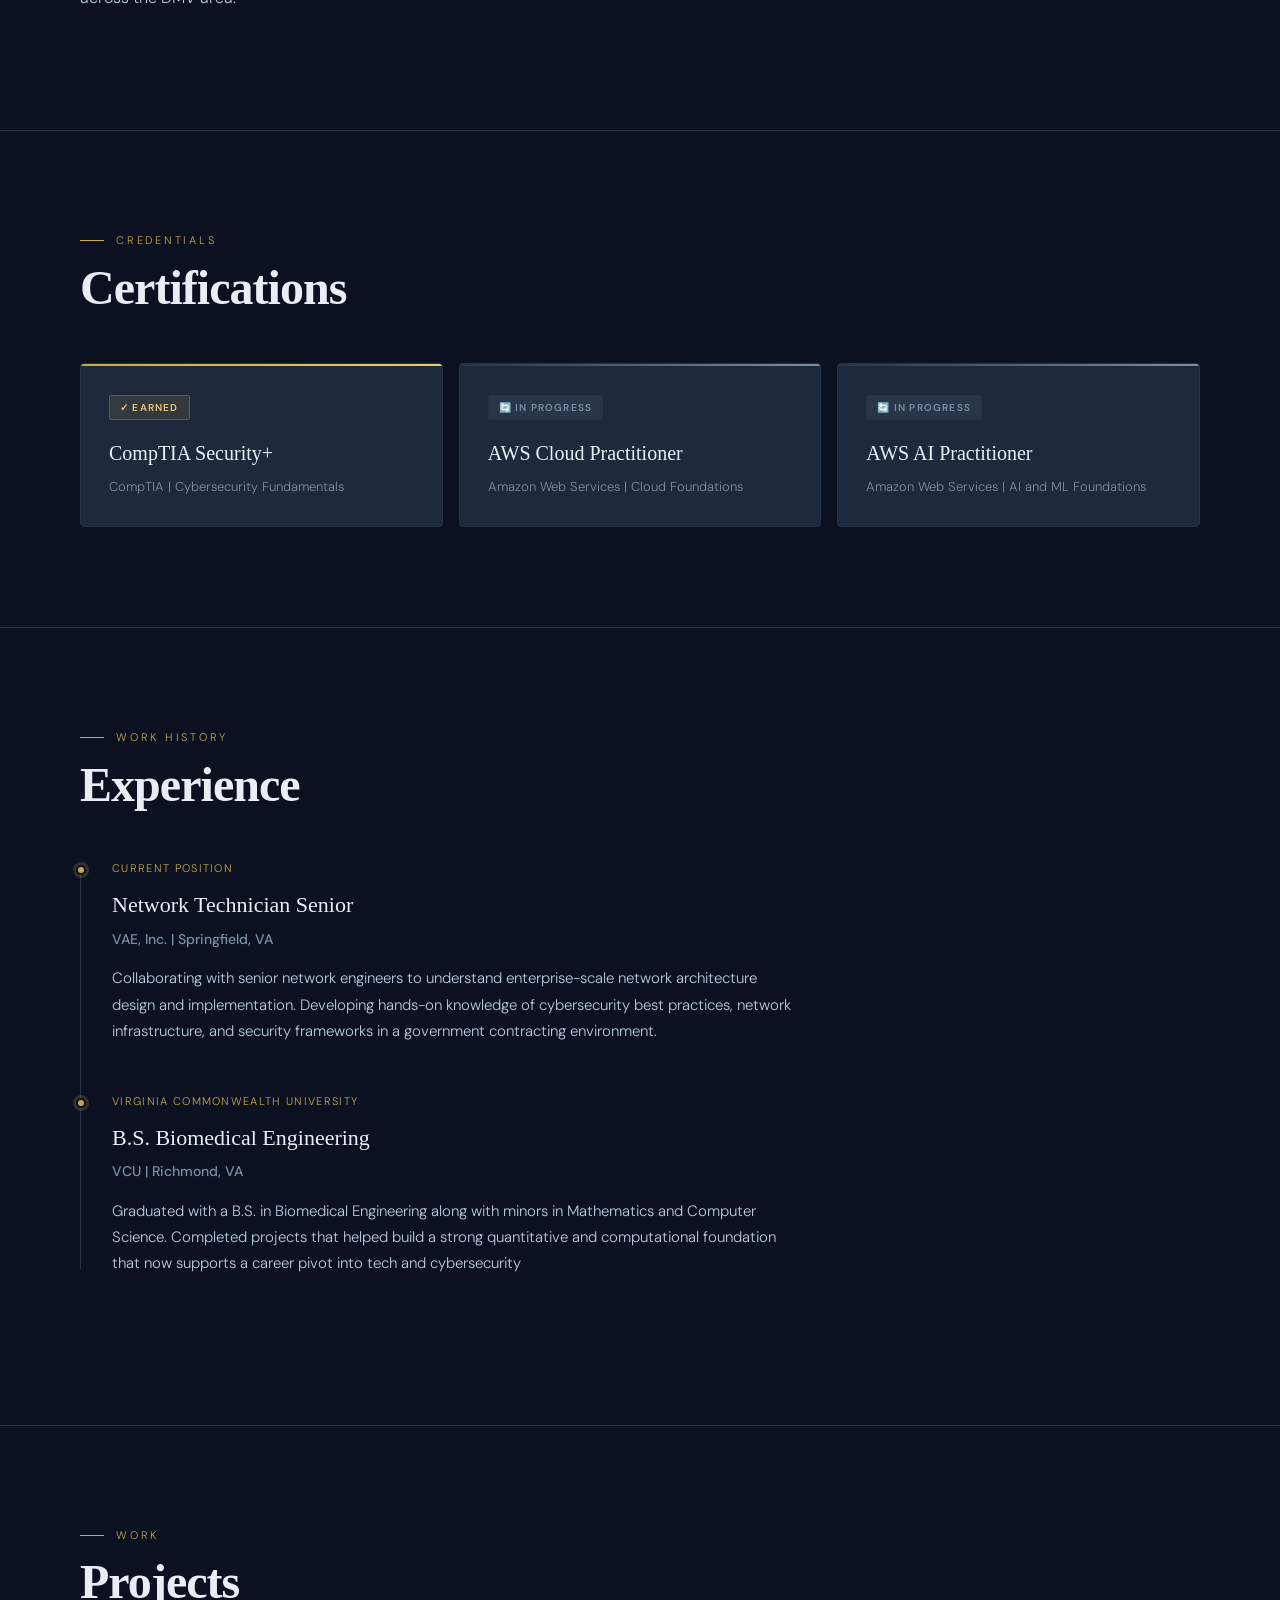
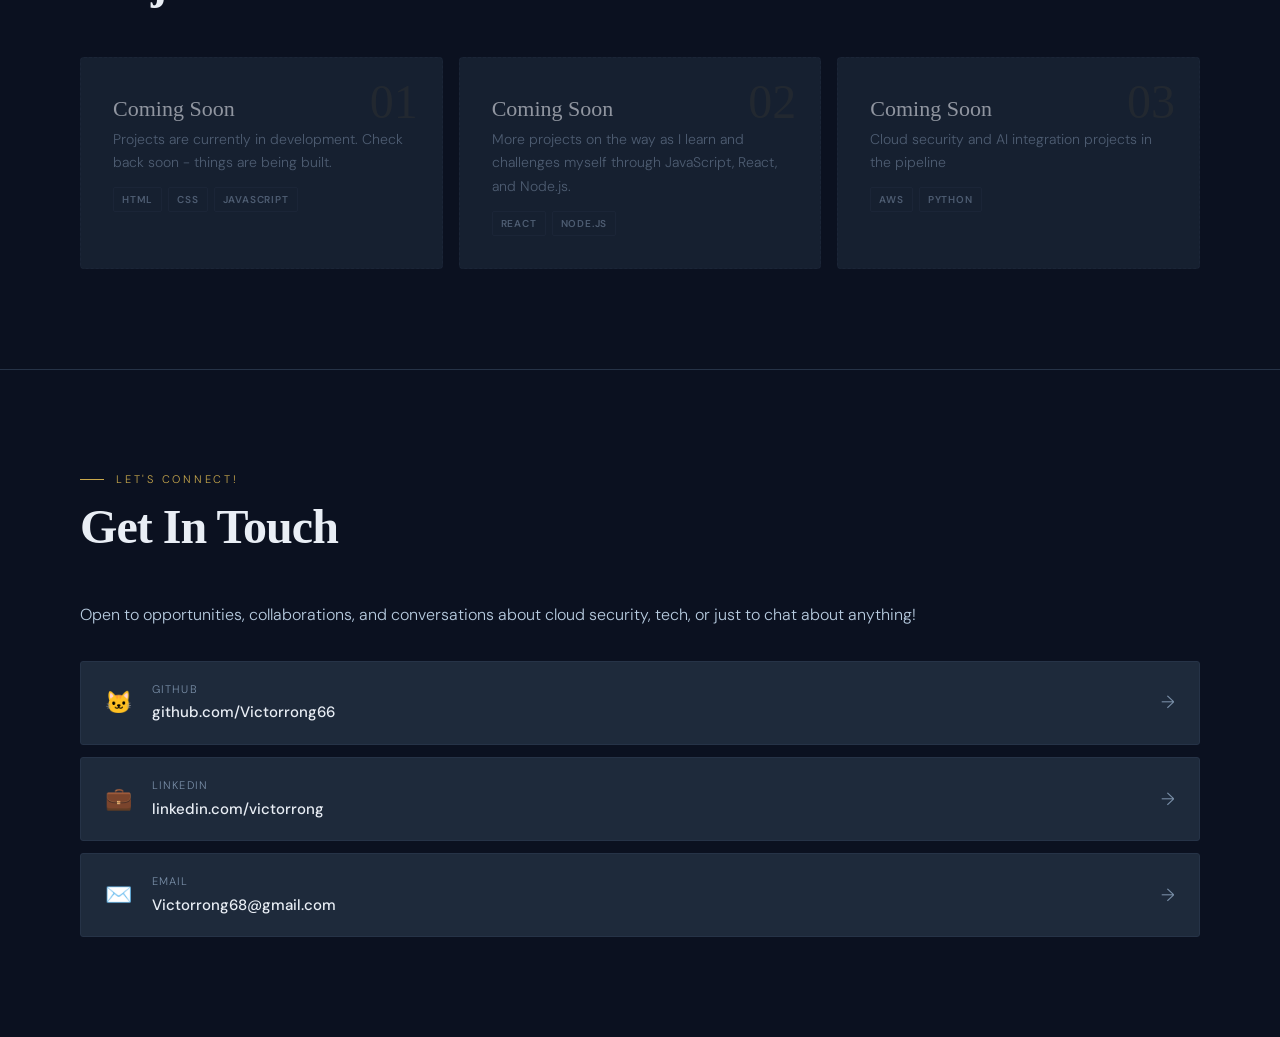
==== commit 628acfb1: "Update to profile cards" ====
--- a/index.html
+++ b/index.html
@@ -45,7 +45,7 @@
             <div class="profile-stats">
                 <div class="stat">
                     <span class="stat-value">B.S.</span>
-                    <span class="stat-label">BME | VCU</span>
+                    <span class="stat-label">Biomedical Engineering | VCU</span>
                 </div>
                 <div class="stat">
                     <span class="stat-value">CompTIA Security+</span>
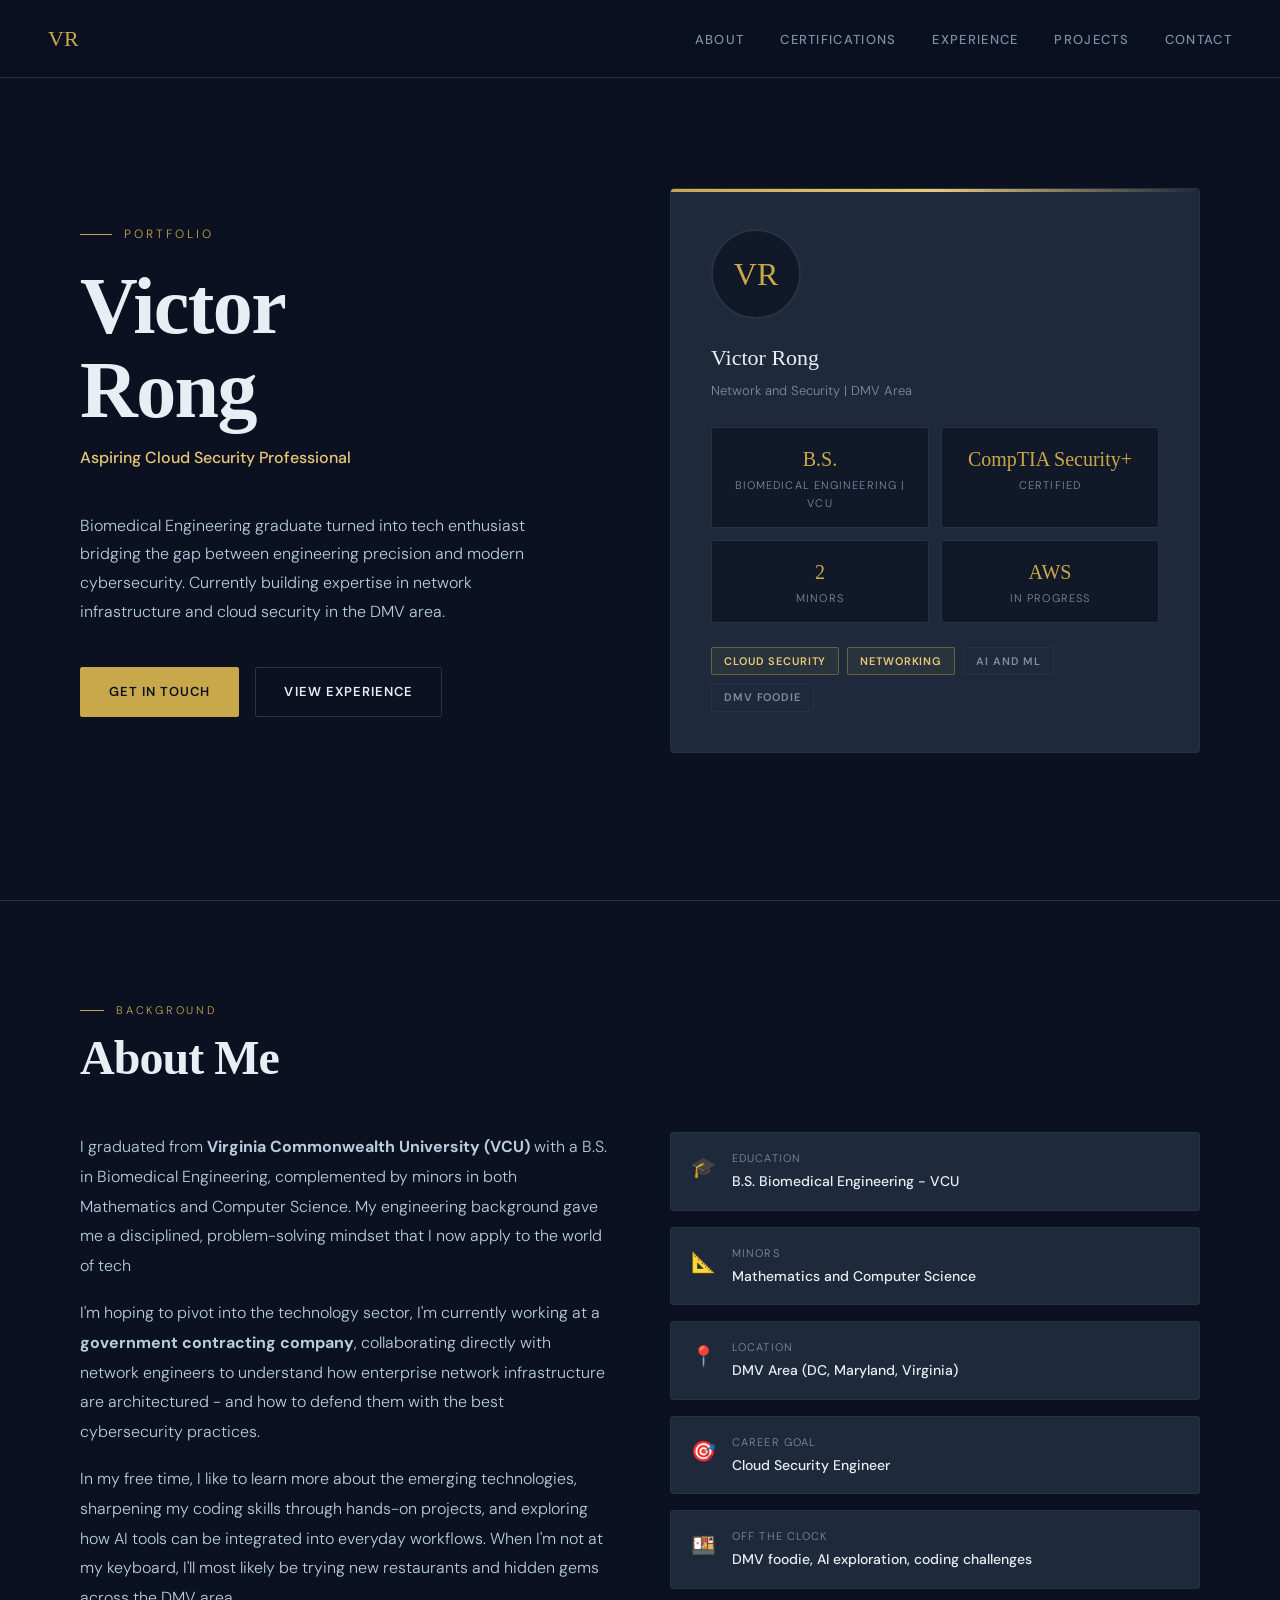
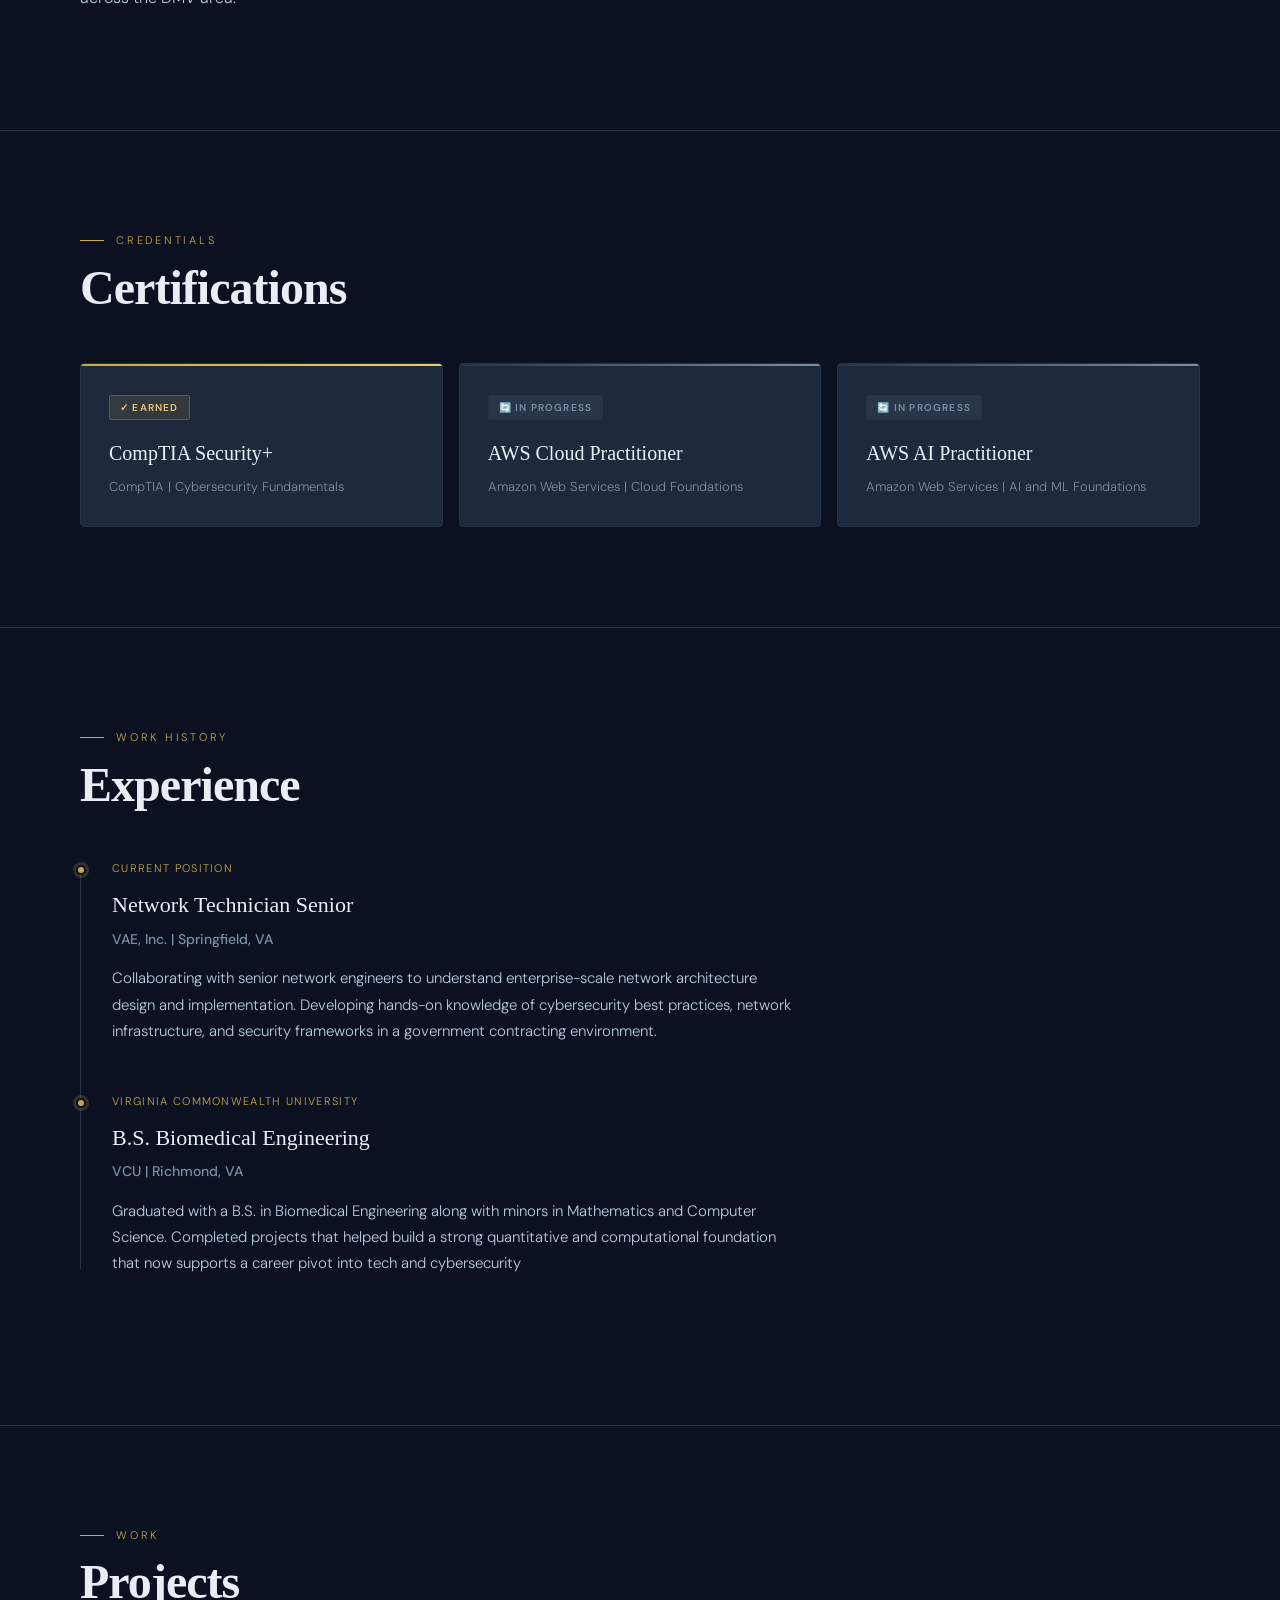
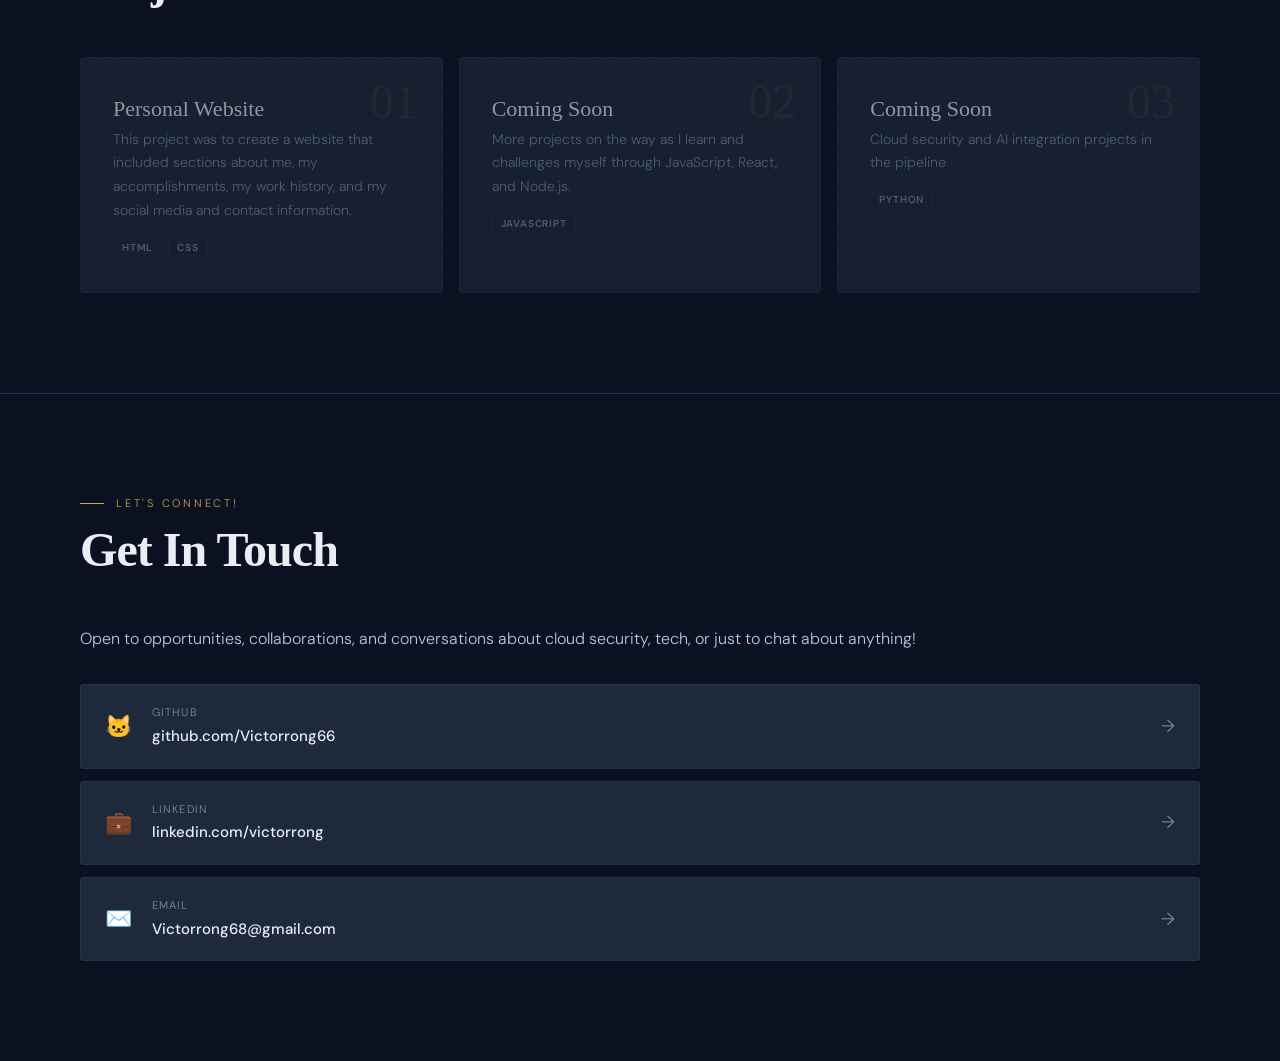
==== commit 0b1d6137: "Updated projects section to be up to date on projects I have completed and coding languages I'm work" ====
--- a/index.html
+++ b/index.html
@@ -208,15 +208,14 @@
         <div class="projects-grid">
             <div class="project-card-placeholder">
                 <div class="project-number">01</div>
-                <div class="project-name">Coming Soon</div>
+                <div class="project-name">Personal Website</div>
                 <div class="project-description">
-                    Projects are currently in development.
-                    Check back soon - things are being built.
+                    This project was to create a website that included sections about me, my accomplishments, my work
+                    history, and my social media and contact information.
                 </div>
                 <div class="project-stack">
                     <span class="stack-tag">HTML</span>
                     <span class="stack-tag">CSS</span>
-                    <span class="stack-tag">JavaScript</span>
                 </div>
             </div>
 
@@ -228,8 +227,9 @@
                     myself through JavaScript, React, and Node.js.
                 </div>
                 <div class="project-stack">
-                    <span class="stack-tag">React</span>
-                    <span class="stack-tag">Node.js</span>
+                    <span class="stack-tag">Javascript</span>
+                    <!-- <span class="stack-tag">React</span> -->
+                    <!-- <span class="stack-tag">Node.js</span> -->
                 </div>
             </div>
 
@@ -241,7 +241,7 @@
                     pipeline
                 </div>
                 <div class="project-stack">
-                    <span class="stack-tag">AWS</span>
+                    <!-- <span class="stack-tag">AWS</span> -->
                     <span class="stack-tag">Python</span>
                 </div>
             </div>
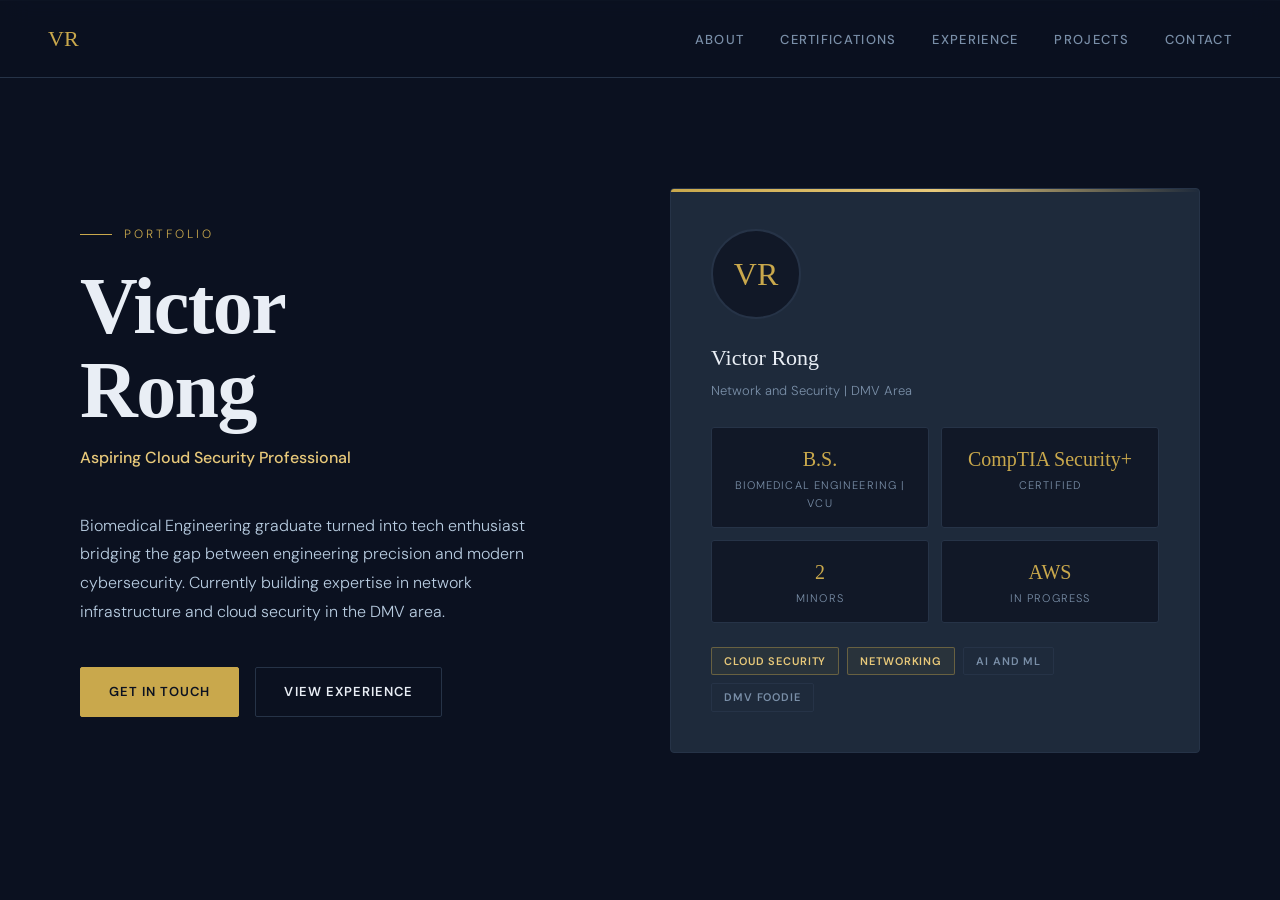
==== commit a584e576: "Separated each section into it's own .html file so when clicking each nav bar item, it will load a n" ====
--- a/index.html
+++ b/index.html
@@ -10,13 +10,13 @@
 <body>
     <!-- NAV -->
     <nav>
-        <a class="nav-logo" href="#">VR</a>
+        <a class="nav-logo" href="index.html">VR</a>
         <ul class="nav-links">
-            <li><a href="#about">About</a></li>
-            <li><a href="#certifications">Certifications</a></li>
-            <li><a href="#experience">Experience</a></li>
-            <li><a href="#projects">Projects</a></li>
-            <li><a href="#contact">Contact</a></li>
+            <li><a href="about.html">About</a></li>
+            <li><a href="certifications.html">Certifications</a></li>
+            <li><a href="experience.html">Experience</a></li>
+            <li><a href="projects.html">Projects</a></li>
+            <li><a href="contact.html">Contact</a></li>
         </ul>
     </nav>
 
@@ -68,225 +68,6 @@
             </div>
         </div>
     </section>
-    
-    <!-- ABOUT -->
-    <section id="about">
-
-        <div class="section-label">Background</div>
-        <h2 class="section-title">About Me</h2>
-
-        <div class="about-grid">
-            <div class="about-text">
-                <p>
-                    I graduated from <strong>Virginia Commonwealth University (VCU)</strong>
-                    with a B.S. in Biomedical Engineering, complemented by minors in both
-                    Mathematics and Computer Science. My engineering background gave me 
-                    a disciplined, problem-solving mindset that I now apply to the world
-                    of tech
-                </p>
-                <p>
-                    I'm hoping to pivot into the technology sector, I'm currently working at
-                    a <strong>government contracting company</strong>, collaborating directly
-                    with network engineers to understand how enterprise network infrastructure
-                    are architectured - and how to defend them with the best cybersecurity
-                    practices.
-                </p>
-                <p>
-                    In my free time, I like to learn more about the emerging technologies, sharpening
-                    my coding skills through hands-on projects, and exploring how AI tools can be
-                    integrated into everyday workflows. When I'm not at my keyboard, I'll most likely
-                    be trying new restaurants and hidden gems across the DMV area.
-                </p>
-            </div>
-
-            <div class="about-aside">
-                <div class="info-row">
-                    <div class="info-icon">🎓</div>
-                    <div>
-                        <div class="info-label">Education</div>
-                        <div class="info-value">B.S. Biomedical Engineering - VCU</div>
-                    </div>
-                </div>
-                <div class="info-row">
-                    <div class="info-icon">📐</div>
-                    <div>
-                        <div class="info-label">Minors</div>
-                        <div class="info-value">Mathematics and Computer Science</div>
-                    </div>
-                </div>
-                <div class="info-row">
-                    <div class="info-icon">📍</div>
-                    <div>
-                        <div class="info-label">Location</div>
-                        <div class="info-value">DMV Area (DC, Maryland, Virginia)</div>
-                    </div>
-                </div>
-                <div class="info-row">
-                    <div class="info-icon">🎯</div>
-                    <div>
-                        <div class="info-label">Career Goal</div>
-                        <div class="info-value">Cloud Security Engineer</div>
-                    </div>
-                </div>
-                <div class="info-row">
-                    <div class="info-icon">🍱</div>
-                    <div>
-                        <div class="info-label">Off the Clock</div>
-                        <div class="info-value">DMV foodie, AI exploration, coding challenges</div>
-                    </div>
-                </div>
-            </div>
-        </div>
-    </section>
-
-    <!-- CERTIFICATIONS -->
-     <section id="certifications">
-
-        <div class="section-label">Credentials</div>
-        <h2 class="section-title">Certifications</h2>
-
-        <div class="cert-grid">
-            
-            <div class="cert-card-earned">
-                <span class="cert-status-earned">✓ Earned</span>
-                <div class="cert-name">CompTIA Security+</div>
-                <div class="cert-issuer">CompTIA | Cybersecurity Fundamentals</div>
-            </div>
-
-            <div class="cert-card-in-progress">
-                <span class="cert-status-in-progress">🔄 In Progress</span>
-                <div class="cert-name"> AWS Cloud Practitioner</div>
-                <div class="cert-issuer">Amazon Web Services | Cloud Foundations</div>
-            </div>
-
-            <div class="cert-card-in-progress">
-                <span class="cert-status-in-progress">🔄 In Progress</span>
-                <div class="cert-name">AWS AI Practitioner</div>
-                <div class="cert-issuer">Amazon Web Services | AI and ML Foundations</div>
-            </div>
-        </div>
-     </section>
-
-    <!-- EXPERIENCE -->
-    <section id="experience">
-        <div class="section-label">Work History</div>
-        <h2 class="section-title">Experience</h2>
-        
-        <div class="timeline">
-            <div class="timeline-item">
-                <div class="timeline-dot"></div>
-                <div class="timeline-date">Current Position</div>
-                <div class="timeline-role">Network Technician Senior</div>
-                <div class="timeline-company">VAE, Inc. | Springfield, VA</div>
-                <div class="timeline-description">
-                    Collaborating with senior network engineers to understand enterprise-scale network
-                    architecture design and implementation. Developing hands-on knowledge of cybersecurity
-                    best practices, network infrastructure, and security frameworks in a government contracting
-                    environment.
-                </div>
-            </div>
-
-            <div class="timeline-item">
-                <div class="timeline-dot"></div>
-                <div class="timeline-date">Virginia Commonwealth University</div>
-                <div class="timeline-role">B.S. Biomedical Engineering</div>
-                <div class="timeline-company">VCU | Richmond, VA</div>
-                <div class="timeline-description">
-                    Graduated with a B.S. in Biomedical Engineering along with minors in Mathematics and Computer
-                    Science. Completed projects that helped build a strong quantitative and computational foundation
-                    that now supports a career pivot into tech and cybersecurity
-                </div>
-            </div>
-        </div>
-    </section>
-
-    <!-- PROJECTS -->
-     <section id="projects">
-        <div class="section-label">Work</div>
-        <h2 class="section-title">Projects</h2>
-
-        <div class="projects-grid">
-            <div class="project-card-placeholder">
-                <div class="project-number">01</div>
-                <div class="project-name">Personal Website</div>
-                <div class="project-description">
-                    This project was to create a website that included sections about me, my accomplishments, my work
-                    history, and my social media and contact information.
-                </div>
-                <div class="project-stack">
-                    <span class="stack-tag">HTML</span>
-                    <span class="stack-tag">CSS</span>
-                </div>
-            </div>
-
-            <div class="project-card-placeholder">
-                <div class="project-number">02</div>
-                <div class="project-name">Coming Soon</div>
-                <div class="project-description">
-                    More projects on the way as I learn and challenges
-                    myself through JavaScript, React, and Node.js.
-                </div>
-                <div class="project-stack">
-                    <span class="stack-tag">Javascript</span>
-                    <!-- <span class="stack-tag">React</span> -->
-                    <!-- <span class="stack-tag">Node.js</span> -->
-                </div>
-            </div>
-
-            <div class="project-card-placeholder">
-                <div class="project-number">03</div>
-                <div class="project-name">Coming Soon</div>
-                <div class="project-description">
-                    Cloud security and AI integration projects in the
-                    pipeline
-                </div>
-                <div class="project-stack">
-                    <!-- <span class="stack-tag">AWS</span> -->
-                    <span class="stack-tag">Python</span>
-                </div>
-            </div>
-        </div>
-     </section>
-
-    <!-- CONTACT -->
-     <section id="contact">
-        <div class="section-label">Let's Connect!</div>
-        <h2 class="section-title">Get In Touch</h2>
-        <p class="contact-introduction">
-            Open to opportunities, collaborations, and conversations
-            about cloud security, tech, or just to chat about anything!
-        </p>
-
-        <div class="social-media">
-
-            <a href="https://github.com/Victorrong66" target="_blank" class="contact-link">
-                <span class="contact-icon">🐱</span>
-                <div>
-                    <div class="contact-types">GitHub</div>
-                    <div class="contact-value">github.com/Victorrong66</div>
-                </div>
-                <span class="contact-arrow">→</span>
-            </a>
-
-            <a href="https://www.linkedin.com/in/victorrong" target="_blank" class="contact-link">
-                <span class="contact-icon">💼</span>
-                <div>
-                    <div class="contact-types">LinkedIn</div>
-                    <div class="contact-value">linkedin.com/victorrong</div>
-                </div>
-                <span class="contact-arrow">→</span>
-            </a>
-
-            <a href="mailto:Victorrong68@gmail.com" target="_blank" class="contact-link">
-                <span class="contact-icon">✉️</span>
-                <div>
-                    <div class="contact-types">Email</div>
-                    <div class="contact-value">Victorrong68@gmail.com</div>
-                </div>
-                <span class="contact-arrow">→</span>
-            </a>
-        </div>
-     </section>
-    <!--FOOTER -->
+<!--FOOTER -->
 </body>
 </html>
--- a/style.css
+++ b/style.css
@@ -508,6 +508,9 @@
 }
 
 .project-card-placeholder {
+    display: flex;
+    flex-direction: column;
+    gap: 12px;
     background: var(--slate);
     border: 1px dashed var(--border);
     border-radius: 4px;
@@ -548,7 +551,7 @@
     display: flex;
     flex-wrap: wrap;
     gap: 6px;
-    margin-top: 12px;
+    margin-top: auto; /* Allows the stack tags to be on the same line for each tag in each project box */
 }
 
 .stack-tag {
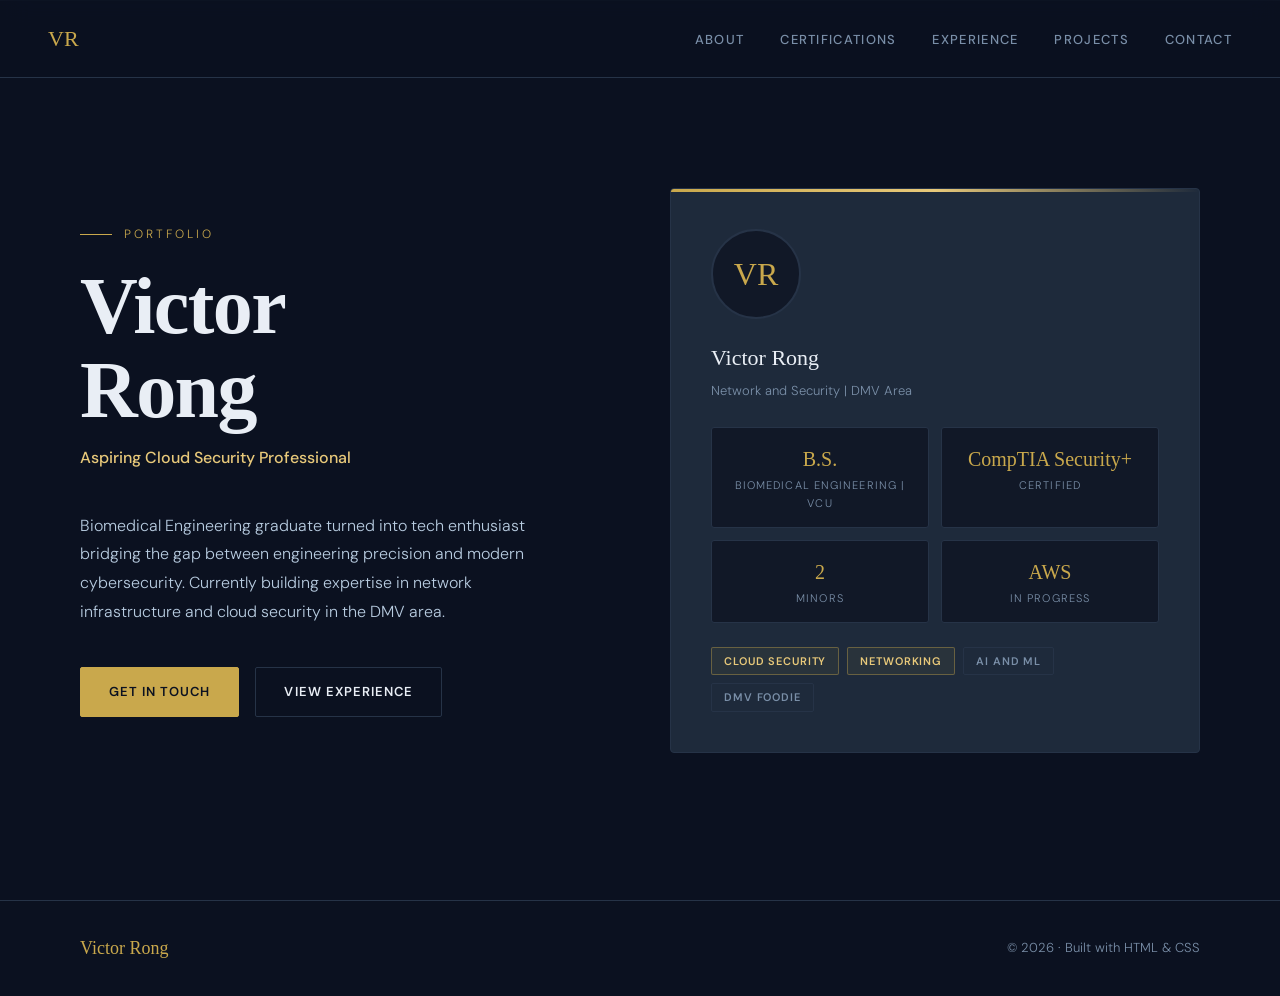
==== commit a9b163a9: "Added a footer into the bottom each page" ====
--- a/index.html
+++ b/index.html
@@ -68,6 +68,12 @@
             </div>
         </div>
     </section>
+
 <!--FOOTER -->
+<footer>
+    <span class="footer-logo">Victor Rong</span>
+    <span class="footer-copy">© 2026 · Built with HTML & CSS</span>
+</footer>
+
 </body>
 </html>
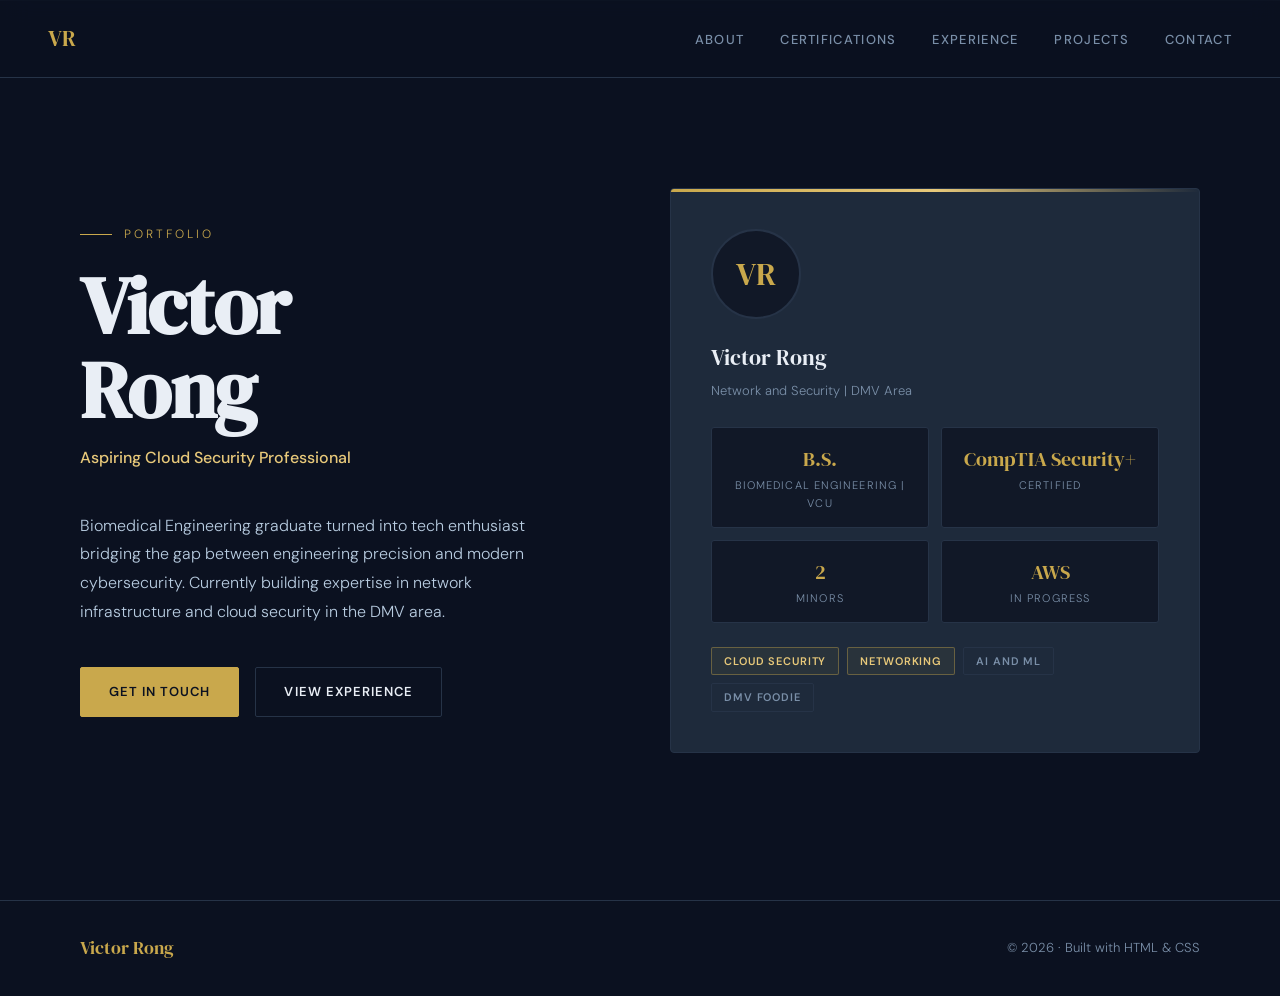
==== commit 9513a57a: "Set up a multi page structure" ====
--- a/index.html
+++ b/index.html
@@ -2,10 +2,10 @@
 <html lang='en'>
 <head>
     <meta charset="UTF-8">
-    <meta name="viewport" content="width=device-width", initial-scale="1.0">
+    <meta name="viewport" content="width=device-width, initial-scale=1.0">
     <title>Victor Rong - Portfolio</title>
     <link rel="stylesheet" href="style.css">
-    <link href="https://fonts.googleapis.com/css2?fmaily=DM+Serif+Display:ital@0;1&family=DM+Sans:wght@300;400;500;600&display=swap" rel="stylesheet">
+    <link href="https://fonts.googleapis.com/css2?family=DM+Serif+Display:ital@0;1&family=DM+Sans:wght@300;400;500;600&display=swap" rel="stylesheet">
 </head>
 <body>
     <!-- NAV -->
@@ -33,8 +33,8 @@
             </p>
             
             <div class="hero-action-buttons">
-                <a href="#contact" class="btn btn-primary">Get In Touch</a>
-                <a href="#experience" class="btn btn-outline">View Experience</a>
+                <a href="contact.html" class="btn btn-primary">Get In Touch</a>
+                <a href="experience.html" class="btn btn-outline">View Experience</a>
             </div>
         </div>
 
